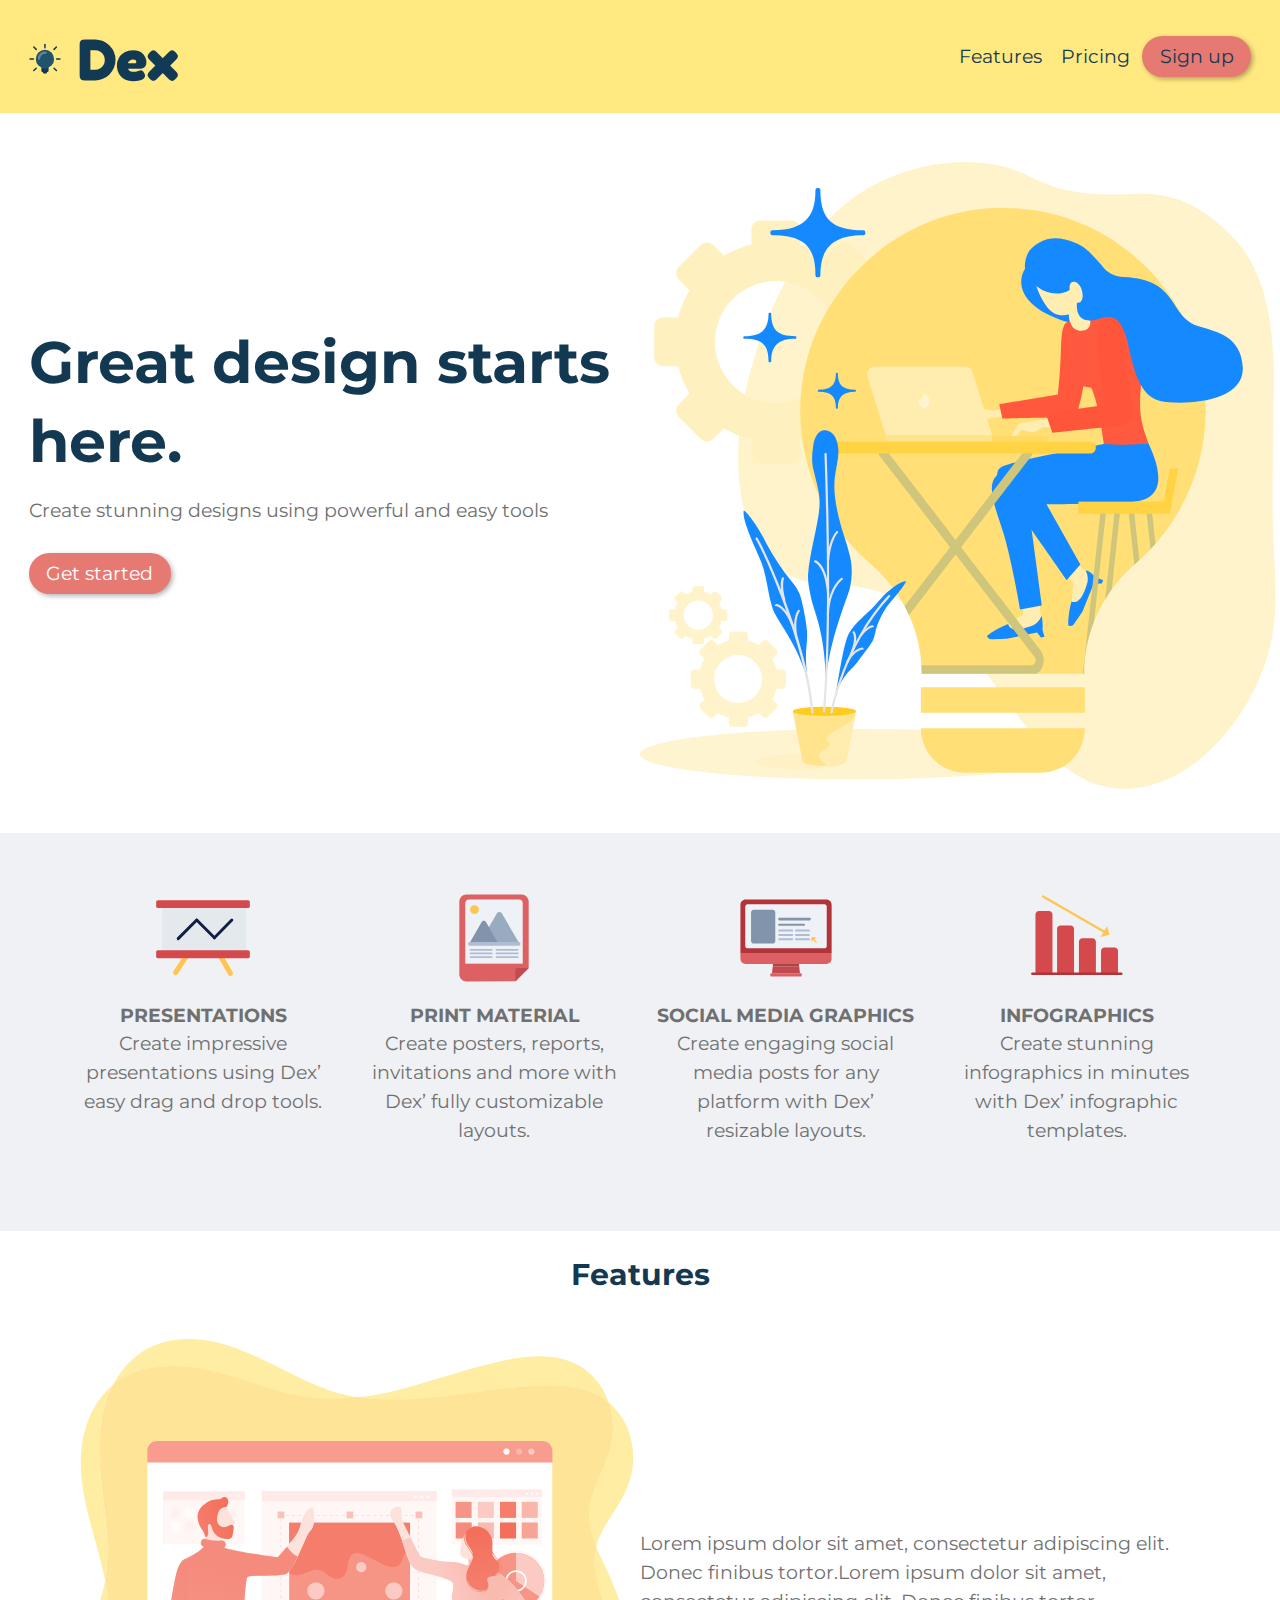
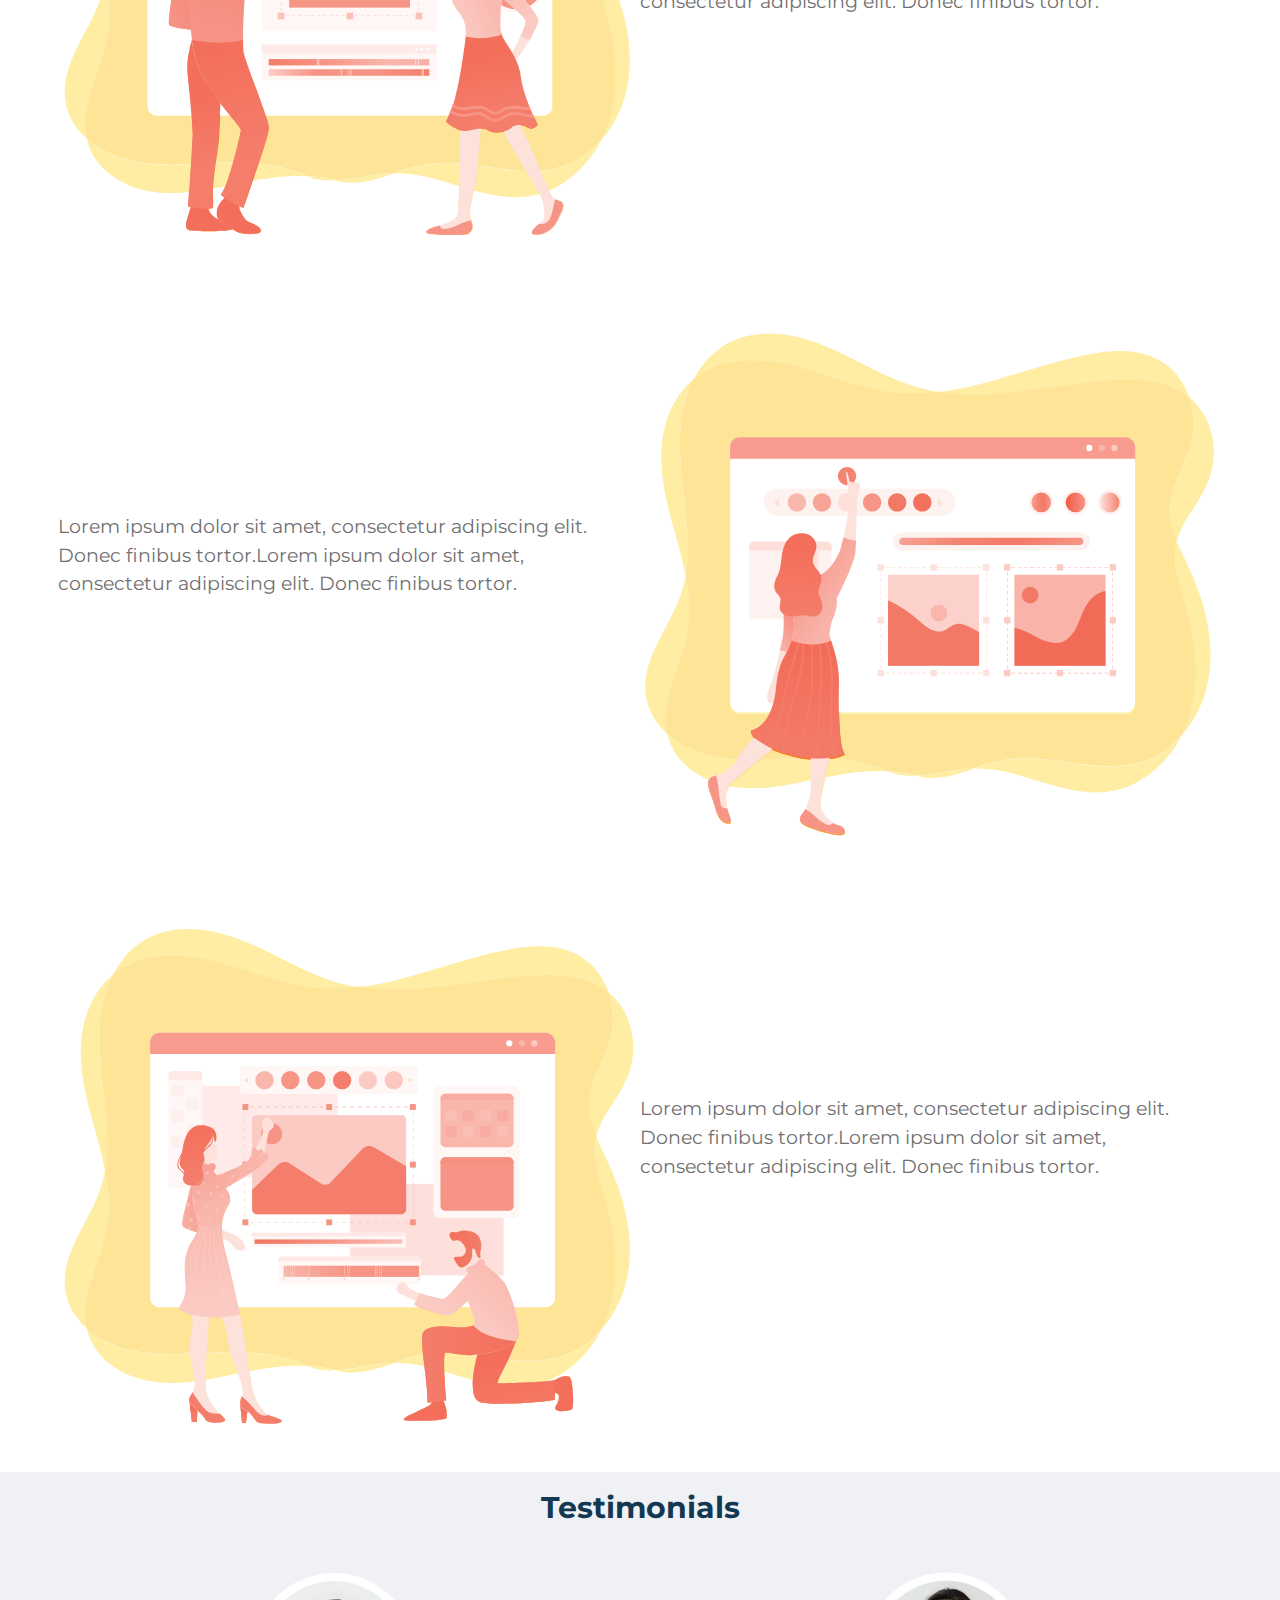
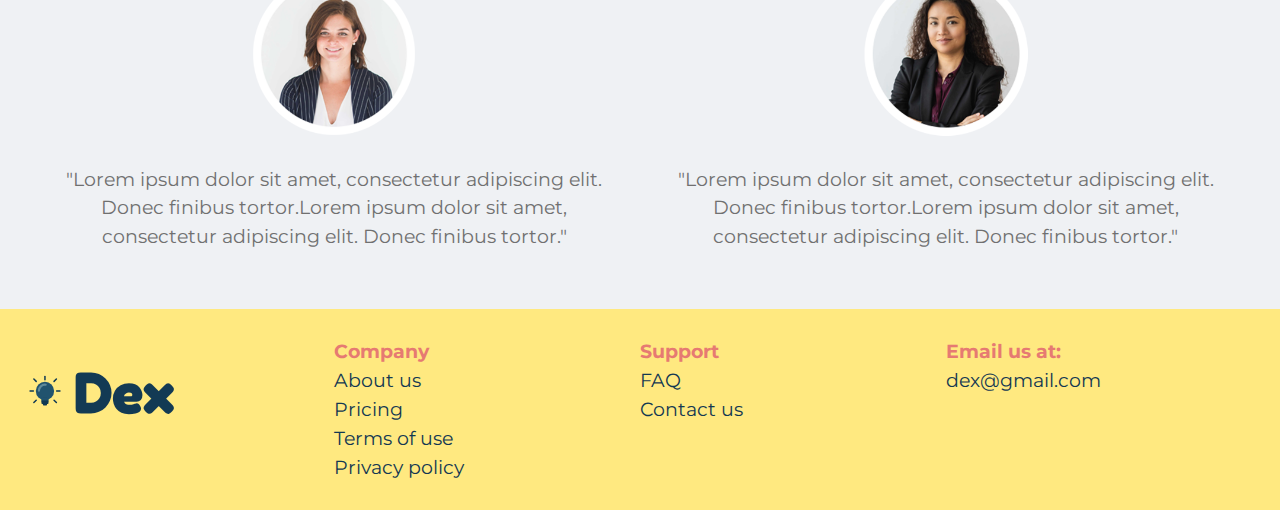
==== index.html @ 19d36c46 "Add table to pricing page" ====
<!DOCTYPE html>
<html lang="en-ca">
<head>
  <meta charset="utf-8">
  <title>Design with Dex</title>
  <meta name="viewport" content="width=device-width,initial-scale=1">
  <link href="css/modules.css" rel="stylesheet">
  <link href="css/grid.css" rel="stylesheet">
  <link href="css/type.css" rel="stylesheet">
  <link href="css/main.css" rel="stylesheet">
  <link href="https://fonts.googleapis.com/css?family=Fredoka+One|Montserrat:400,600,700" rel="stylesheet">
</head>
<body>
  <ul class="skip-links">
    <li><a href="#nav"> Jump to navigation</a></li>
    <li><a href="#main"> Jump to main content</a></li>
  </ul>


  <header role="banner">
    <div class="grid grid-middle gutter bgcolor">
      <h1 class="logo push-0 unit xs-1 s-1 m-1-2 l-1-2 pad-t-1-2 pad-b-1-2">
        <i class="icon i-32"><img src="images/main-icon.svg" alt=""></i>
        <a class="icon-link" href="index.html"><span class="name exa icon-label text-left">Dex </span></a>
      </h1>
      <nav role="navigation" id="nav" class="nav unit xs-1 s-1 m-1-2 l-1-2 pad-t-1-2 pad-b-1-2">
        <ul class="list-group-inline kilo push-0">
          <li><a class="ib gutter-1-4" href="pricing.html"><span>Features</span></a></li>
          <li><a class="ib gutter-1-4" href="tour.html"><span>Pricing</span></a></li>
          <li> <a class="btn" href="sign-up.html">Sign up</a></li>
        </ul>
      </nav>
    </div>
  </header>

  <main role="main" id="main">
    <section>
      <div class="grid center-contents">
        <div class="embed embed-16by9 unit xs-1 s-1 m-1-2 l-1-2 unit-push-m-1-2 unit-push-l-1-2 unit-push-xl-1-2">
          <img class="embed-item img-flex" src="images/home-banner-pic.svg" alt="">
        </div>

        <div class="unit xs-1 s-1 m-1-2 l-1-2 unit-pull-m-1-2 unit-pull-l-1-2 unit-push-xl-1-2 banner-content gutter">
          <h2 class="exa push-1-2">Great design starts here.</h2>
          <p>Create stunning designs using powerful and easy tools</p>
          <a class="btn push" href="#">Get started</a>
        </div>

      </div>

      <article>
        <div class="gutter-2 center-flow pad-b-2 gutter grid graybg">

          <div class="gutter-1-2 pad-t-2 unit xs-1 s-1 m-1-2 l-1-4 xl-1-4">
            <i> <img class="img-flex i-96 push-1-2 center-block" src="images/home-list-icon1.svg" alt=""> </i>
            <span class="text-upper bold"> presentations</span>
            <p class="kilo">Create impressive presentations using Dex’ easy drag and drop tools.</p>
          </div>

          <div class="gutter-1-2 pad-t-2 unit xs-1 s-1 m-1-2 l-1-4 xl-1-4">
            <i> <img class="img-flex i-96 push-1-2 center-block" src="images/home-list-icon2.svg" alt=""> </i>
            <span class="text-upper bold"> print material</span>
            <p class="kilo">Create posters, reports, invitations and more with Dex’ fully customizable layouts.</p>
          </div>

          <div class="gutter-1-2 pad-t-2 unit xs-1 s-1 m-1-2 l-1-4 xl-1-4">
            <i> <img class="img-flex i-96 push-1-2 center-block" src="images/home-list-icon3.svg" alt=""> </i>
            <span class="text-upper bold"> social media graphics</span>
            <p class="kilo">Create engaging social media posts for any platform with Dex’ resizable layouts.</p>
          </div>

          <div class="gutter-1-2 pad-t-2 unit xs-1 s-1 m-1-2 l-1-4 xl-1-4">
            <i> <img class="img-flex i-96 push-1-2 center-block" src="images/home-list-icon4.svg" alt=""> </i>
            <span class="text-upper bold"> infographics</span>
            <p class="kilo">Create stunning infographics in minutes with Dex’ infographic templates.</p>
          </div>
        </div>
      </article>

      <article>
        <div class="pad-t-3-4 center-content">
          <h3 class="giga push-0"> Features </h3>
        </div>

        <div class="grid gutter-2 center-content-horizontal">
          <div class="unit xs-1 s-1 m-1-2 l-1-2">
            <img class="img-flex" src="images/features-list-1.svg" alt="">
          </div>
          <div class="unit xs-1 s-1 m-1-2 l-1-2">
            <p> Lorem ipsum dolor sit amet, consectetur adipiscing elit. Donec finibus tortor.Lorem ipsum dolor sit amet, consectetur adipiscing elit. Donec finibus tortor.</p>
          </div>
        </div>

        <div class="grid gutter-2 center-content-horizontal">
          <div class="unit xs-1 s-1 m-1-2 l-1-2 unit-push-m-1-2 unit-push-l-1-2 unit-push-xl-1-2">
            <img class="img-flex" src="images/features-list-2.svg" alt="">
          </div>
          <div class="unit xs-1 s-1 m-1-2 l-1-2 unit-pull-m-1-2 unit-pull-l-1-2 unit-push-xl-1-2">
            <p> Lorem ipsum dolor sit amet, consectetur adipiscing elit. Donec finibus tortor.Lorem ipsum dolor sit amet, consectetur adipiscing elit. Donec finibus tortor.</p>
          </div>
        </div>

        <div class="push grid gutter-2 center-content-horizontal">
          <div class="unit xs-1 s-1 m-1-2 l-1-2">
            <img class="img-flex" src="images/features-list-3.svg" alt="">
          </div>
          <div class="unit xs-1 s-1 m-1-2 l-1-2">
            <p> Lorem ipsum dolor sit amet, consectetur adipiscing elit. Donec finibus tortor.Lorem ipsum dolor sit amet, consectetur adipiscing elit. Donec finibus tortor.</p>
          </div>
        </div>
      </article>

      <article>
        <div class="center-content graybg">
          <h3 class=" pad-t-1-2 push-0 giga"> Testimonials </h3>
        </div>

        <div class="pad-b grid gutter graybg">
          <div class="gutter pad-t unit xs-1 s-1 m-1 l-1-2 xl-1-2">
            <i> <img class="img-flex i-192 push-1-2 center-block" src="images/testimonial1.png" alt=""> </i>
            <p class="kilo text-center">"Lorem ipsum dolor sit amet, consectetur adipiscing elit. Donec finibus tortor.Lorem ipsum dolor sit amet, consectetur adipiscing elit. Donec finibus tortor."</p>
          </div>
          <div class="gutter pad-t unit xs-1 s-1 m-1 l-1-2 xl-1-2">
            <i> <img class="img-flex i-192 push-1-2 center-block" src="images/testimonial2.png" alt=""> </i>
            <p class="kilo text-center">"Lorem ipsum dolor sit amet, consectetur adipiscing elit. Donec finibus tortor.Lorem ipsum dolor sit amet, consectetur adipiscing elit. Donec finibus tortor."</p>
          </div>
        </div>
      </article>
    </section>
  </main>

  <footer class="gutter pad-t bgcolor">
    <div class="grid">
      <h2 class="push-0 unit xs-1 s-1 m-1-4 l-1-4 pad-t-1-2 pad-b-1-2">
        <i class="icon i-32"><img src="images/main-icon.svg" alt=""></i>
        <a class="icon-link" href="index.html"><span class="name exa icon-label text-left">Dex </span></a>
      </h2>

      <div class="unit xs-1 s-1 m-1-4 l-1-4 xl-1-4">
        <h3 class="kilo push-0"> Company</h3>
        <ul class="list-group">
          <li><a href="#"> About us</a></li>
          <li><a href="#"> Pricing</a></li>
          <li><a href="#"> Terms of use</a></li>
          <li><a href="#"> Privacy policy</a></li>
        </ul>
      </div>
      <div class="unit xs-1 s-1 m-1-4 l-1-4 xl-1-4">
        <h3 class="kilo push-0"> Support</h3>
        <ul class="list-group">
          <li><a href="#"> FAQ</a></li>
          <li><a href="#"> Contact us</a></li>
        </ul>
      </div>
      <div class="unit xs-1 s-1 m-1-4 l-1-4 xl-1-4">
        <h3 class="kilo push-0"> Email us at:</h3>
        <a href="#"> dex@gmail.com</a>
      </div>
    </div>
  </footer>

</body>
</html>
---- css/modules.css ----
/*
 * Modulifier || Code released under the UNLICENSE
 * Code under other copyrights & licenses listed below.
 * https://modulifier.web-dev.tools/#responsive;images;list-group;embed;media-object;icons;hidden;positioning;nice-lists;forms;buttons;accessibility;print
 */

@-moz-viewport { width: device-width; scale: 1; }
@-ms-viewport { width: device-width; scale: 1; }
@-o-viewport { width: device-width; scale: 1; }
@-webkit-viewport { width: device-width; scale: 1; }
@viewport { width: device-width; scale: 1; }

html {
  box-sizing: border-box;
  -moz-text-size-adjust: 100%;
  -ms-text-size-adjust: 100%;
  -webkit-text-size-adjust: 100%;
  text-size-adjust: 100%;
}

*, *::before, *::after {
  box-sizing: inherit;
}

body {
  margin: 0;
}

article,
aside,
details,
figcaption,
figure,
footer,
header,
main,
menu,
nav,
section,
summary {
  display: block;
}

audio,
canvas,
progress,
video {
  display: inline-block;
  vertical-align: baseline;
}

template {
  display: none;
}

details {
  cursor: pointer;
}

audio:not([controls]) {
  display: none;
  height: 0;
}

a,
area,
button,
input,
label,
select,
textarea,
[tabindex] {
  -ms-touch-action: manipulation;
  touch-action: manipulation;
}

img {
  border: 0;
}

.img-flex,
.img-flex img {
  display: block;
  width: 100%;
}

svg {
  fill: currentColor;
}

svg:not(:root) {
  overflow: hidden;
}

svg.img-flex {
  width: 100%;
  height: 100%;
}

.image-replacement, .ir {
  overflow: hidden;
  direction: ltr;
  text-align: left;
  text-indent: 100%;
  white-space: nowrap;
}

.list-group, .list-group-inline, .list-group--inline {
  padding-left: 0;
  list-style-type: none;
}

.list-group > dd {
  margin-left: 0;
}

.list-group-inline::before,
.list-group-inline::after,
.list-group--inline::before,
.list-group--inline::after {
  content: "";
  display: table;
}

.list-group-inline::after,
.list-group--inline::after {
  clear: both;
}

.list-group-inline > li,
.list-group--inline > li {
  display: inline-block;
}

.list-group-inline > dt,
.list-group--inline > dt {
  clear: left;
  float: left;
  width: 11em;
}

.list-group-inline > dd,
.list-group--inline > dd {
  float: left;
  min-width: 12em;
}

.embed {
  margin-left: 0;
  margin-right: 0;
  overflow: hidden;
  position: relative;
  width: 100%;
}

.embed-1by1, .embed--1by1 {
  padding-top: 100%; /* Square */
}

.embed-4by3, .embed--4by3 {
  padding-top: 75%; /* Traditional TV/computer screens */
}

.embed-iso216, .embed--iso216 {
  padding-top: 70.92%; /* A-standard paper sizes */
}

.embed-3by2, .embed--3by2 {
  padding-top: 66.6%; /* Classic 35 mm film & most digital photos, landscape */
}

.embed-2by3, .embed--2by3 {
  padding-top: 150%; /* Classic 35 mm film & most digital photos, portrait */
}

.embed-golden, .embed--golden {
  padding-top: 61.8%; /* The Golden Ratio */
}

.embed-16by9, .embed--16by9 {
  padding-top: 56.25%; /* HD TV */
}

.embed-185by100, .embed--185by100 {
  padding-top: 54.05%; /* Common widescreen cinema */
}

.embed-24by10, .embed--24by10 {
  padding-top: 41.667%; /* Widescreen cinema: 2.4:1 */
}

.embed-3by1, .embed--3by1 {
  padding-top: 33.3333%; /* Panorama photos */
}

.embed-4by1, .embed--4by1 {
  padding-top: 25%; /* Polyvision */
}

.embed-5by1, .embed--5by1 {
  padding-top: 20%; /* Really wide... */
}

.embed-item, .embed__item {
  min-height: 100%;
  left: 0;
  position: absolute;
  top: 0;
  width: 100%;
}

.media {
  overflow: hidden;
}

.media-img, .media__img {
  float: left;
}

.media-img-reversed, .media__img--reversed {
  float: right;
}

.media-img-stacked, .media__img--stacked {
  float: none;
}

.media-body, .media__body {
  overflow: hidden;
  min-width: 12em; /* Slightly less than 200px, responsiveness built in */
}

.icon {
  display: inline-block;
  position: relative;
  background: transparent none no-repeat center center;
  background-size: contain;
  vertical-align: middle;
}

.i-16, .i--16 {
  height: 16px;
  width: 16px;
}

.i-18, .i--18 {
  height: 18px;
  width: 18px;
}

.i-20, .i--20 {
  height: 20px;
  width: 20px;
}

.i-24, .i--24 {
  height: 24px;
  width: 24px;
}

.i-32, .i--32 {
  height: 32px;
  width: 32px;
}

.i-48, .i--48 {
  height: 48px;
  width: 48px;
}

.i-64, .i--64 {
  height: 64px;
  width: 64px;
}

.i-96, .i--96 {
  height: 96px;
  width: 96px;
}

.i-128, .i--128 {
  height: 128px;
  width: 128px;
}

.i-192, .i--192 {
  height: 192px;
  width: 192px;
}

.i-256, .i--256 {
  height: 256px;
  width: 256px;
}

.icon img,
.icon svg {
  left: 0;
  height: 100%;
  position: absolute;
  top: 0;
  width: 100%;
  fill: currentColor;
}

.icon-label {
  vertical-align: middle;
}

.icon-link,
.icon-link:focus,
.icon-link:hover {
  text-decoration: none;
}

[hidden], .hidden {
  /* stylelint-disable declaration-no-important */
  display: none !important;
  visibility: hidden !important;
  /* stylelint-enable */
}

.visually-hidden {
  height: 1px;
  margin: -1px;
  overflow: hidden;
  padding: 0;
  position: absolute;
  width: 1px;
  border: 0;
  clip: rect(0 0 0 0);
  clip-path: inset(50%);
}

.visually-hidden.focusable:active, .visually-hidden.focusable:focus {
  height: auto;
  margin: 0;
  overflow: visible;
  position: static;
  width: auto;
  clip: auto;
  clip-path: none;
}

.invisible {
  visibility: hidden;
}

.chop,
.crop {
  overflow: hidden;
}

.truncate {
  max-width: 100%;
  overflow: hidden;
  width: 100%;
  text-overflow: ellipsis;
  white-space: nowrap;
}

.scrollable {
  max-width: 100%;
  overflow-x: auto;
  overflow-y: hidden;
  -webkit-overflow-scrolling: touch;
}

.flex-row {
  display: -webkit-flex;
  display: -ms-flexbox;
  display: flex;
}

.flex-justify {
  -webkit-justify-content: space-between;
  -ms-flex-pack: space-between;
  justify-content: space-between;
}

.flex-align-center {
  -webkit-align-items: center;
  -ms-flex-align: center;
  align-items: center;
}

.center-text,
.center-flow {
  text-align: center;
}

.center-block {
  margin-left: auto;
  margin-right: auto;
}

.no-auto-margins,
.not-centered {
  /* stylelint-disable declaration-no-important */
  margin-left: 0 !important;
  margin-right: 0 !important;
  /* stylelint-enable */
}

.center-content,
.center-content-vertical,
.center-contents,
.center-contents-vertical {
  display: -webkit-flex;
  display: -ms-flexbox;
  display: flex;
  -webkit-justify-content: center;
  -ms-flex-pack: center;
  justify-content: center;
  -webkit-align-items: center;
  -ms-flex-align: center;
  align-items: center;
  -webkit-align-content: center;
  -ms-flex-line-pack: center;
  align-content: center;
  -webkit-flex-direction: column wrap;
  -ms-flex-direction: column wrap;
  flex-flow: column wrap;
}

.center-content-start,
.center-content-vertical-start,
.center-contents-start,
.center-contents-vertical-start {
  display: -webkit-flex;
  display: -ms-flexbox;
  display: flex;
  -webkit-justify-content: center;
  -ms-flex-pack: center;
  justify-content: center;
  -webkit-flex-direction: column wrap;
  -ms-flex-direction: column wrap;
  flex-flow: column wrap;
}

.center-content-horizontal,
.center-contents-horizontal {
  display: -webkit-flex;
  display: -ms-flexbox;
  display: flex;
  -webkit-justify-content: center;
  -ms-flex-pack: center;
  justify-content: center;
  -webkit-align-items: center;
  -ms-flex-align: center;
  align-items: center;
  -webkit-align-content: center;
  -ms-flex-line-pack: center;
  align-content: center;
  -webkit-flex-direction: row wrap;
  -ms-flex-direction: row wrap;
  flex-flow: row wrap;
}

.clearfix::after {
  content: " ";
  display: block;
  clear: both;
}

.left {
  float: left;
}

.right {
  float: right;
}

.inline {
  display: inline;
}

.block {
  display: block;
}

.inline-block, .ib {
  display: inline-block;
}

.valign-top {
  vertical-align: top;
}

.valign-bottom {
  vertical-align: bottom;
}

.valign-middle {
  vertical-align: middle;
}

.fixed {
  position: fixed;
}

.relative {
  position: relative;
}

[class*="pin-"],
.absolute {
  position: absolute;
}

.static {
  position: static;
}

.zindex-1 {
  z-index: 1;
}

.zindex-2 {
  z-index: 2;
}

.zindex-3 {
  z-index: 3;
}

.zindex-1000 {
  z-index: 1000;
}

.pin-top-left,
.pin-left-top,
.pin-tl,
.pin-lt {
  top: 0;
  left: 0;
}

.pin-top-right,
.pin-right-top,
.pin-tr,
.pin-rt {
  top: 0;
  right: 0;
}

.pin-bottom-left,
.pin-left-bottom,
.pin-bl,
.pin-lb {
  bottom: 0;
  left: 0;
}

.pin-bottom-right,
.pin-right-bottom,
.pin-br,
.pin-rb {
  bottom: 0;
  right: 0;
}

.pin-top-center,
.pin-center-top,
.pin-tc,
.pin-ct {
  left: 50%;
  top: 0;
  transform: translateX(-50%);
}

.pin-bottom-center,
.pin-center-bottom,
.pin-bc,
.pin-cb {
  bottom: 0;
  left: 50%;
  transform: translateX(-50%);
}

.pin-center-left,
.pin-left-center,
.pin-cl,
.pin-lc {
  left: 0;
  top: 50%;
  transform: translateY(-50%);
}

.pin-center-right,
.pin-right-center,
.pin-cr,
.pin-rc {
  right: 0;
  top: 50%;
  transform: translateY(-50%);
}

.pin-center, .pin-c {
  left: 50%;
  top: 50%;
  transform: translate(-50%, -50%);
}

.width-quarter, .w-1-4 {
  width: 25%;
}

.width-half, .w-1-2 {
  width: 50%;
}

.width-full, .w-1 {
  width: 100%;
}

.height-quarter, .h-1-4 {
  height: 25%;
}

.height-half, .h-1-2 {
  height: 50%;
}

.height-full, .h-1 {
  height: 100%;
}

.height-win-quarter, .h-w-1-4 {
  height: 25vh;
  max-height: 46em;
}

.height-win-half, .h-w-1-2 {
  height: 50vh;
  max-height: 46em;
}

.height-win-full, .h-w-1 {
  height: 100vh;
  max-height: 46em;
}

ul {
  list-style-type: none;
}

ul > li::before {
  content: "·";
  float: left;
  margin-left: -1.6em;
  width: 1.3em;
  text-align: right;
}

ol {
  counter-reset: ol-simple-numbers;
  list-style-type: none;
}

ol > li::before {
  float: left;
  margin-left: -1.6em;
  width: 1.3em;
  counter-increment: ol-simple-numbers;
  content: counter(ol-simple-numbers);
  text-align: right;
}

.list-group > li::before,
.list-group-inline > li::before,
.list-group--inline > li::before {
  content: none;
}

/* stylelint-disable no-descending-specificity */

/*
 * (c) Nicolas Gallagher and Jonathan Neal of Normalize.css || MIT License
 *     https://necolas.github.io/normalize.css/
 */

button,
input,
optgroup,
select,
textarea {
  color: inherit;
  font: inherit;
  margin: 0;
}

button,
input {
  overflow: visible;
}

button,
select {
  text-transform: none;
}

button,
html [type="button"],
[type="reset"],
[type="submit"] {
  -webkit-appearance: button;
  cursor: pointer;
}

button[disabled],
html input[disabled] {
  cursor: default;
}

button::-moz-focus-inner,
input::-moz-focus-inner {
  border: 0;
  padding: 0;
}

[type="checkbox"],
[type="radio"] {
  opacity: 0;
  position: absolute;
  height: 1px;
  width: 1px;
}

[type="number"]::-webkit-inner-spin-button,
[type="number"]::-webkit-outer-spin-button {
  height: auto;
}

[type="search"]::-webkit-search-cancel-button,
[type="search"]::-webkit-search-decoration {
  -webkit-appearance: none;
}

fieldset {
  padding-left: 0;
  padding-right: 0;

  border: 0;
  border-top: 2px solid #666;
}

legend {
  color: inherit;
  display: table;
  max-width: 100%;
  padding: 0 .3em 0 0;
  white-space: normal;

  border: 0;

  font-weight: bold;
}

optgroup {
  font-weight: bold;
}

::-webkit-input-placeholder {
  color: inherit;
  opacity: .54;
}

::-webkit-file-upload-button {
  -webkit-appearance: button;
  font: inherit;
}

/* End Normalize.css code */

label,
.label-block {
  display: block;
  cursor: pointer;
}

[type="checkbox"] + label,
[type="radio"] + label,
.label-inline {
  display: inline-block;
}

input:not([type]),
[type="text"],
[type="number"],
[type="search"],
[type="url"],
[type="email"],
[type="password"],
[type="tel"],
[type="datetime-local"],
[type="month"],
[type="week"],
[type="date"],
[type="time"],
[type="range"],
select,
textarea {
  -moz-appearance: none;
  -webkit-appearance: none;
  appearance: none;
}

input,
textarea {
  display: block;
  width: 100%;

  background-color: #fff;
  border: 2px solid #666;
  border-radius: 0;
}

label {
  vertical-align: middle;
}

textarea {
  max-width: 100%;
  min-height: 4em;
  overflow: auto;
}

[type="color"] {
  display: inline-block;
  width: 2em;
}

select {
  display: block;
  width: 100%;

  background-image: url("data:image/svg+xml,%3Csvg xmlns='http://www.w3.org/2000/svg' width='256' height='256' viewBox='0 0 256 256'%3E%3Cpath fill='none' stroke='%23000' stroke-miterlimit='10' stroke-width='70' d='M36.3 82.1l91.9 91.8 91.5-91.8'/%3E%3C/svg%3E");
  background-repeat: no-repeat;
  background-position: calc(100% - .4em) center;
  background-size: 18px auto;
  background-color: #fff;
  border: 2px solid #666;
  border-radius: 0;
}

[type="checkbox"] + label::before {
  content: " ";
  display: inline-block;
  height: 1.8em;
  margin-right: .3em;
  position: relative;
  vertical-align: middle;
  top: -.1em;
  width: 1.8em;

  background-color: #fff;
  background-size: cover;
  border: 2px solid #666;

  line-height: inherit;
}

[type="checkbox"]:checked + label::before {
  background-image: url("data:image/svg+xml,%3Csvg xmlns='http://www.w3.org/2000/svg' width='256' height='256' viewBox='0 0 256 256'%3E%3Cpath fill='none' stroke='%23000' stroke-miterlimit='10' stroke-width='50' d='M49.9 130.1l50.8 50.7L206.1 75.2'/%3E%3C/svg%3E");
}

[type="checkbox"]:focus + label::before {
  outline: 3px solid #000;
  z-index: 1000;
}

[type="radio"] + label::before {
  content: " ";
  display: inline-block;
  height: 1.8em;
  margin-right: .3em;
  position: relative;
  vertical-align: middle;
  top: -.1em;
  width: 1.8em;

  background-color: #fff;
  background-size: cover;
  border: 2px solid #666;
  border-radius: 50%;

  line-height: inherit;
}

[type="radio"]:checked + label::before {
  background-image: url("data:image/svg+xml,%3Csvg xmlns='http://www.w3.org/2000/svg' width='256' height='256' viewBox='0 0 256 256'%3E%3Ccircle cx='128' cy='128' r='70.4'/%3E%3C/svg%3E");
}

[type="radio"]:focus + label::before,
[type="radio"] + label:focus::before {
  box-shadow: 0 0 0 3px #000;
  z-index: 1000;
}

[type="range"] {
  border: 0;
  background-color: #fff;
}

[type="range"]::-webkit-slider-runnable-track {
  height: 6px;

  -webkit-appearance: none;
  appearance: none;
  background-color: #ccc;
  border: 0;
  border-radius: 3px;
}

[type="range"]:active::-webkit-slider-runnable-track {
  background-color: #ccc;
}

[type="range"]::-moz-range-track {
  height: 6px;

  -moz-appearance: none;
  appearance: none;
  background-color: #ccc;
  border: 0;
  border-radius: 3px;
}

[type="range"]:active::-moz-range-track {
  background-color: #ccc;
}

[type="range"]::-ms-track {
  height: 6px;

  -ms-appearance: none;
  appearance: none;
  background-color: #ccc;
  border: 0;
  border-radius: 3px;
}

[type="range"]:active::-ms-track {
  background-color: #ccc;
}

[type="range"]::-webkit-slider-thumb {
  margin-top: -4px;
  height: 16px;
  width: 16px;

  -webkit-appearance: none;
  appearance: none;
  background-color: #000;
  border: none;
  border-radius: 50%;
}

[type="range"]:hover::-webkit-slider-thumb {
  background-color: #000;
}

[type="range"]:active::-webkit-slider-thumb {
  background-color: #000;
}

[type="range"]::-moz-range-thumb {
  margin-top: -4px;
  height: 16px;
  width: 16px;

  -webkit-appearance: none;
  appearance: none;
  background-color: #000;
  border: none;
  border-radius: 50%;
}

[type="range"]:hover::-moz-range-thumb {
  background-color: #000;
}

[type="range"]:active::-moz-range-thumb {
  background-color: #000;
}

[type="range"]::-ms-thumb {
  margin-top: -4px;
  height: 16px;
  width: 16px;

  -webkit-appearance: none;
  appearance: none;
  background-color: #000;
  border: none;
  border-radius: 50%;
}

[type="range"]:hover::-ms-thumb {
  background-color: #000;
}

[type="range"]:active::-ms-thumb {
  background-color: #000;
}

[type="checkbox"].hide-custom-input + label::before,
[type="checkbox"] + .hide-custom-input::before,
[type="radio"].hide-custom-input + label::before,
[type="radio"] + .hide-custom-input::before {
  content: none;
  display: none;
}

/* stylelint-enable */

.link-box {
  display: block;
  text-decoration: none;
}

/* stylelint-disable no-descending-specificity */

button,
.btn {
  cursor: pointer;
  display: inline-block;
  margin: 0;
  overflow: visible;
  padding: .375em .75em .42em;
  -webkit-appearance: none;
  -moz-appearance: none;
  appearance: none;
  background-color: #333;
  border-radius: 4px;
  border: 3px solid #333;
  color: #fff;
  font: inherit;
  text-decoration: none;
  text-transform: none;
}

button::-moz-focus-inner {
  border: 0;
  padding: 0;
}

/* stylelint-enable */

button:focus,
button:hover,
.btn:focus,
.btn:hover {
  background-color: #000;
  border-color: #000;
  color: #fff;
}

button[disabled] {
  cursor: default;
}

.btn-light, .btn--light {
  background-color: #e2e2e2;
  border-color: #e2e2e2;
  color: #000;
}

.btn-light:focus,
.btn-light:hover,
.btn--light:focus,
.btn--light:hover {
  background-color: #666;
  border-color: #666;
  color: #fff;
}

.btn-ghost,
.btn--ghost {
  background-color: transparent;
  border-color: #333;
  color: #000;
}

.btn-ghost:focus,
.btn-ghost:hover,
.btn--ghost:focus,
.btn--ghost:hover {
  background-color: #e2e2e2;
  border-color: #000;
  color: #000;
}

.btn-link {
  display: inline;
  padding: 0;
  background-color: transparent;
  border-radius: 0;
  border: 0;
  color: inherit;
}

.btn-link:focus,
.btn-link:hover {
  background-color: transparent;
  color: inherit;
}

a:hover, a:active {
  outline: none;
}

a:focus,
[tabindex="0"]:focus,
details:focus,
summary:focus,
input:focus,
textarea:focus,
button:focus,
select:focus {
  outline: 3px solid #000;
  outline-offset: 0;
}

a:focus, [tabindex="0"]:focus {
  outline-offset: 3px;
}

.skip-links {
  margin: 0;
  padding: 0;
  list-style-type: none;
}

.skip-links > li::before {
  content: none; /* Remove the bullets if nice lists is selected */
}

.skip-links a,
.skip-links button {
  padding: .5em .75em;
  position: absolute;
  top: -10em;
  z-index: 10000; /* To make sure they're always on top */
  background-color: #000;
  border: 0;
  color: #fff;
  font-size: 1.125rem;
  font-weight: bold;
  text-decoration: none;
}

.skip-links a:focus,
.skip-links button:focus {
  outline-offset: 3px;
  top: 0;
}

[aria-busy="true"] {
  cursor: progress;
}

[aria-controls] {
  cursor: pointer;
}

[aria-disabled] {
  cursor: default;
}

.print-only {
  display: none;
  visibility: hidden;
}

.page-break-before {
  page-break-before: always;
}

.page-break-after {
  page-break-after: always;
}

.no-page-break-inside {
  page-break-inside: avoid;
}

@media print {

  /* stylelint-disable declaration-no-important */

  .no-print {
    display: none !important;
    visibility: hidden !important;
  }

  .print-only,
  .force-print {
    display: block !important;
    visibility: visible !important;
  }

  /* stylelint-enable */

  .visually-hidden.force-print {
    height: auto;
    margin: 0;
    overflow: visible;
    padding: 0;
    position: static;
    width: auto;
    border: 0;
    clip: initial;
    clip-path: none;
  }

  /*
   * (c) Fabien Sa || MIT License
   *     http://bafs.github.io/Gutenberg/
   */

  table,
  blockquote,
  pre,
  code,
  figure,
  li,
  hr,
  ul,
  ol,
  a,
  tr {
    page-break-inside: avoid;
  }

  h1, h2, h3, h4, h5, h6, p, a {
    orphans: 3;
    widows: 3;
  }

  h1,
  h2,
  h3,
  h4,
  h5,
  h6 {
    page-break-after: avoid;
    page-break-inside: avoid;
  }

  h1 + p,
  h2 + p,
  h3 + p,
  h4 + p,
  h5 + p,
  h6 + p {
    page-break-before: avoid;
  }

  img {
    page-break-after: auto;
    page-break-before: auto;
    page-break-inside: avoid;
  }

  /* stylelint-disable declaration-no-important */

  pre {
    white-space: pre-wrap !important;
    word-wrap: break-word;
  }

  /* stylelint-enable */

  /* End Gutenberg code */

  /*
   * (c) HTML5 Boilerplate || MIT License
   *     https://html5boilerplate.com/
   */

  /* stylelint-disable declaration-no-important */

  *, *::before, *::after, *::first-letter, *::first-line {
    background: none transparent !important;
    color: #000 !important;
    box-shadow: none !important;
    text-shadow: none !important;
  }

  /* stylelint-enable */

  a, a:visited {
    text-decoration: underline;
  }

  a[href]::after {
    content: " (" attr(href) ")";
  }

  abbr[title]::after {
    content: " (" attr(title) ")";
  }

  a[href^="#"]::after,
  a[href^="javascript:"]::after,
  a.no-print-href::after,
  a.href-no-print::after {
    content: "";
  }

  thead {
    display: table-header-group;
  }

  /* End HTML5 Boilerplate code */

}
---- css/grid.css ----
/*
  Gridifier || Code released under the UNLICENSE
  https://gridifier.web-dev.tools/#xs,4,0,0,0;s,4,25,0,0;m,4,38,1,1;l,4,60,1,1
*/

.grid {
  margin: 0;
  padding: 0;
  letter-spacing: -.31em;
  text-rendering: optimizeSpeed;
  display: -webkit-flex;
  display: -ms-flexbox;
  display: flex;
  -webkit-flex-flow: row wrap;
  -ms-flex-flow: row wrap;
  flex-flow: row wrap;
}

.grid-bottom {
  -webkit-align-items: flex-end;
  -ms-align-items: flex-end;
  align-items: flex-end;
}

.grid-middle {
  -webkit-align-items: center;
  -ms-align-items: center;
  align-items: center;
}

.grid-stretch {
  -webkit-align-items: stretch;
  -ms-align-items: stretch;
  align-items: stretch;
}

.opera-only :-o-prefocus,
.grid {
  word-spacing: -.43em;
}

.unit {
  letter-spacing: normal;
  text-rendering: auto;
  vertical-align: top;
  word-spacing: normal;
  display: inline-block;
  visibility: visible;
}

.grid-bottom .unit {
  vertical-align: bottom;
}

.grid-middle .unit {
  vertical-align: middle;
}

[class*="unit-push-"],
[class*="unit-pull-"] {
  position: relative;
}

.unit-content-distribute {
  display: -ms-flexbox;
  display: -webkit-flex;
  display: flex;
  -ms-flex-direction: column;
  -webkit-flex-direction: column;
  flex-direction: column;
  -ms-flex-pack: justify;
  -webkit-justify-content: space-between;
  justify-content: space-between;
}

.unit-content-center,
.unit-content-center-vertical {
  display: -webkit-flex;
  display: -ms-flexbox;
  display: flex;
  -webkit-justify-content: center;
  -ms-flex-pack: center;
  justify-content: center;
  -webkit-align-items: center;
  -ms-flex-align: center;
  align-items: center;
  -webkit-align-content: center;
  -ms-flex-line-pack: center;
  align-content: center;
  -webkit-flex-direction: column wrap;
  -ms-flex-direction: column wrap;
  flex-flow: column wrap;
}

.unit-content-center-horizontal {
  display: -webkit-flex;
  display: -ms-flexbox;
  display: flex;
  -webkit-justify-content: center;
  -ms-flex-pack: center;
  justify-content: center;
  -webkit-align-items: center;
  -ms-flex-align: center;
  align-items: center;
  -webkit-align-content: center;
  -ms-flex-line-pack: center;
  align-content: center;
  -webkit-flex-direction: row wrap;
  -ms-flex-direction: row wrap;
  flex-flow: row wrap;
}

.content-fill,
.content-stretch {
  -ms-flex-grow: 2;
  -webkit-flex-grow: 2;
  flex-grow: 2;
  max-width: 100%; /* @bugfix: IE 10, 11 */
}

.content-shrink {
  -ms-align-self: center;
  -webkit-align-self: center;
  align-self: center;
}

.unit-xs-hidden,
.xs-0 {
  display: none;
  visibility: hidden;
}

.unit-xs-centered {
  margin: 0 auto;
}

.unit-xs-1,
.xs-1 {
  display: block;
  visibility: visible;
  width: 100%;
}

.unit-xs-1-2,
.xs-1-2 {
  width: 50%;
}

.unit-xs-1-3,
.xs-1-3 {
  width: 33.3333%;
}

.unit-xs-2-3,
.xs-2-3 {
  width: 66.6667%;
}

.unit-xs-1-4,
.xs-1-4 {
  width: 25%;
}

.unit-xs-3-4,
.xs-3-4 {
  width: 75%;
}

.unit-xs-1-2,
.xs-1-2,
.unit-xs-1-3,
.xs-1-3,
.unit-xs-2-3,
.xs-2-3,
.unit-xs-1-4,
.xs-1-4,
.unit-xs-3-4,
.xs-3-4 {
  display: inline-block;
  visibility: visible;
}

.unit-xs-1-2[class*="-content-"],
.xs-1-2[class*="-content-"],
.unit-xs-1-3[class*="-content-"],
.xs-1-3[class*="-content-"],
.unit-xs-2-3[class*="-content-"],
.xs-2-3[class*="-content-"],
.unit-xs-1-4[class*="-content-"],
.xs-1-4[class*="-content-"],
.unit-xs-3-4[class*="-content-"],
.xs-3-4[class*="-content-"] {
  display: -webkit-flex;
  display: -ms-flexbox;
  display: flex;
}

.unit-xs-content-distribute,
.xs-content-distribute {
  display: -ms-flexbox;
  display: -webkit-flex;
  display: flex;
  -ms-flex-direction: column;
  -webkit-flex-direction: column;
  flex-direction: column;
  -ms-flex-pack: justify;
  -webkit-justify-content: space-between;
  justify-content: space-between;
}

.unit-xs-content-center,
.unit-xs-content-center-vertical {
  display: -webkit-flex;
  display: -ms-flexbox;
  display: flex;
  -webkit-justify-content: center;
  -ms-flex-pack: center;
  justify-content: center;
  -webkit-align-items: center;
  -ms-flex-align: center;
  align-items: center;
  -webkit-align-content: center;
  -ms-flex-line-pack: center;
  align-content: center;
  -webkit-flex-direction: column wrap;
  -ms-flex-direction: column wrap;
  flex-flow: column wrap;
}

.unit-xs-content-center-horizontal {
  display: -webkit-flex;
  display: -ms-flexbox;
  display: flex;
  -webkit-justify-content: center;
  -ms-flex-pack: center;
  justify-content: center;
  -webkit-align-items: center;
  -ms-flex-align: center;
  align-items: center;
  -webkit-align-content: center;
  -ms-flex-line-pack: center;
  align-content: center;
  -webkit-flex-direction: row wrap;
  -ms-flex-direction: row wrap;
  flex-flow: row wrap;
}

.xs-content-fill,
.xs-content-stretch {
  -ms-flex-grow: 2;
  -webkit-flex-grow: 2;
  flex-grow: 2;
  max-width: 100%; /* @bugfix: IE 10, 11 */
}

.xs-content-shrink {
  -ms-align-self: center;
  -webkit-align-self: center;
  align-self: center;
}

@media only screen and (min-width: 25em) {

  .unit-s-hidden,
  .s-0 {
    display: none;
    visibility: hidden;
  }

  .unit-s-centered {
    margin: 0 auto;
  }

  .unit-s-1,
  .s-1 {
    display: block;
    visibility: visible;
    width: 100%;
  }

  .unit-s-1-2,
  .s-1-2 {
    width: 50%;
  }

  .unit-s-1-3,
  .s-1-3 {
    width: 33.3333%;
  }

  .unit-s-2-3,
  .s-2-3 {
    width: 66.6667%;
  }

  .unit-s-1-4,
  .s-1-4 {
    width: 25%;
  }

  .unit-s-3-4,
  .s-3-4 {
    width: 75%;
  }

  .unit-s-1-2,
  .s-1-2,
  .unit-s-1-3,
  .s-1-3,
  .unit-s-2-3,
  .s-2-3,
  .unit-s-1-4,
  .s-1-4,
  .unit-s-3-4,
  .s-3-4 {
    display: inline-block;
    visibility: visible;
  }

  .unit-s-1-2[class*="-content-"],
  .s-1-2[class*="-content-"],
  .unit-s-1-3[class*="-content-"],
  .s-1-3[class*="-content-"],
  .unit-s-2-3[class*="-content-"],
  .s-2-3[class*="-content-"],
  .unit-s-1-4[class*="-content-"],
  .s-1-4[class*="-content-"],
  .unit-s-3-4[class*="-content-"],
  .s-3-4[class*="-content-"] {
    display: -webkit-flex;
    display: -ms-flexbox;
    display: flex;
  }

  .unit-s-content-distribute,
  .s-content-distribute {
    display: -ms-flexbox;
    display: -webkit-flex;
    display: flex;
    -ms-flex-direction: column;
    -webkit-flex-direction: column;
    flex-direction: column;
    -ms-flex-pack: justify;
    -webkit-justify-content: space-between;
    justify-content: space-between;
  }

  .unit-s-content-center,
  .unit-s-content-center-vertical {
    display: -webkit-flex;
    display: -ms-flexbox;
    display: flex;
    -webkit-justify-content: center;
    -ms-flex-pack: center;
    justify-content: center;
    -webkit-align-items: center;
    -ms-flex-align: center;
    align-items: center;
    -webkit-align-content: center;
    -ms-flex-line-pack: center;
    align-content: center;
    -webkit-flex-direction: column wrap;
    -ms-flex-direction: column wrap;
    flex-flow: column wrap;
  }

  .unit-s-content-center-horizontal {
    display: -webkit-flex;
    display: -ms-flexbox;
    display: flex;
    -webkit-justify-content: center;
    -ms-flex-pack: center;
    justify-content: center;
    -webkit-align-items: center;
    -ms-flex-align: center;
    align-items: center;
    -webkit-align-content: center;
    -ms-flex-line-pack: center;
    align-content: center;
    -webkit-flex-direction: row wrap;
    -ms-flex-direction: row wrap;
    flex-flow: row wrap;
  }

  .s-content-fill,
  .s-content-stretch {
    -ms-flex-grow: 2;
    -webkit-flex-grow: 2;
    flex-grow: 2;
    max-width: 100%; /* @bugfix: IE 10, 11 */
  }

  .s-content-shrink {
    -ms-align-self: center;
    -webkit-align-self: center;
    align-self: center;
  }

}

@media only screen and (min-width: 38em) {

  .unit-m-hidden,
  .m-0 {
    display: none;
    visibility: hidden;
  }

  .unit-m-centered {
    margin: 0 auto;
  }

  .unit-m-1,
  .m-1 {
    display: block;
    visibility: visible;
    width: 100%;
  }

  .unit-offset-m-0 {
    margin-left: 0;
  }

  .unit-push-m-0,
  .unit-pull-m-0 {
    left: 0;
  }

  .unit-m-1-2,
  .m-1-2 {
    width: 50%;
  }

  .unit-offset-m-1-2 {
    margin-left: 50%;
  }

  .unit-push-m-1-2 {
    left: 50%;
  }

  .unit-pull-m-1-2 {
    left: -50%;
  }

  .unit-m-1-3,
  .m-1-3 {
    width: 33.3333%;
  }

  .unit-offset-m-1-3 {
    margin-left: 33.3333%;
  }

  .unit-push-m-1-3 {
    left: 33.3333%;
  }

  .unit-pull-m-1-3 {
    left: -33.3333%;
  }

  .unit-m-2-3,
  .m-2-3 {
    width: 66.6667%;
  }

  .unit-offset-m-2-3 {
    margin-left: 66.6667%;
  }

  .unit-push-m-2-3 {
    left: 66.6667%;
  }

  .unit-pull-m-2-3 {
    left: -66.6667%;
  }

  .unit-m-1-4,
  .m-1-4 {
    width: 25%;
  }

  .unit-offset-m-1-4 {
    margin-left: 25%;
  }

  .unit-push-m-1-4 {
    left: 25%;
  }

  .unit-pull-m-1-4 {
    left: -25%;
  }

  .unit-m-3-4,
  .m-3-4 {
    width: 75%;
  }

  .unit-offset-m-3-4 {
    margin-left: 75%;
  }

  .unit-push-m-3-4 {
    left: 75%;
  }

  .unit-pull-m-3-4 {
    left: -75%;
  }

  .unit-m-1-2,
  .m-1-2,
  .unit-m-1-3,
  .m-1-3,
  .unit-m-2-3,
  .m-2-3,
  .unit-m-1-4,
  .m-1-4,
  .unit-m-3-4,
  .m-3-4 {
    display: inline-block;
    visibility: visible;
  }

  .unit-m-1-2[class*="-content-"],
  .m-1-2[class*="-content-"],
  .unit-m-1-3[class*="-content-"],
  .m-1-3[class*="-content-"],
  .unit-m-2-3[class*="-content-"],
  .m-2-3[class*="-content-"],
  .unit-m-1-4[class*="-content-"],
  .m-1-4[class*="-content-"],
  .unit-m-3-4[class*="-content-"],
  .m-3-4[class*="-content-"] {
    display: -webkit-flex;
    display: -ms-flexbox;
    display: flex;
  }

  .unit-m-content-distribute,
  .m-content-distribute {
    display: -ms-flexbox;
    display: -webkit-flex;
    display: flex;
    -ms-flex-direction: column;
    -webkit-flex-direction: column;
    flex-direction: column;
    -ms-flex-pack: justify;
    -webkit-justify-content: space-between;
    justify-content: space-between;
  }

  .unit-m-content-center,
  .unit-m-content-center-vertical {
    display: -webkit-flex;
    display: -ms-flexbox;
    display: flex;
    -webkit-justify-content: center;
    -ms-flex-pack: center;
    justify-content: center;
    -webkit-align-items: center;
    -ms-flex-align: center;
    align-items: center;
    -webkit-align-content: center;
    -ms-flex-line-pack: center;
    align-content: center;
    -webkit-flex-direction: column wrap;
    -ms-flex-direction: column wrap;
    flex-flow: column wrap;
  }

  .unit-m-content-center-horizontal {
    display: -webkit-flex;
    display: -ms-flexbox;
    display: flex;
    -webkit-justify-content: center;
    -ms-flex-pack: center;
    justify-content: center;
    -webkit-align-items: center;
    -ms-flex-align: center;
    align-items: center;
    -webkit-align-content: center;
    -ms-flex-line-pack: center;
    align-content: center;
    -webkit-flex-direction: row wrap;
    -ms-flex-direction: row wrap;
    flex-flow: row wrap;
  }

  .m-content-fill,
  .m-content-stretch {
    -ms-flex-grow: 2;
    -webkit-flex-grow: 2;
    flex-grow: 2;
    max-width: 100%; /* @bugfix: IE 10, 11 */
  }

  .m-content-shrink {
    -ms-align-self: center;
    -webkit-align-self: center;
    align-self: center;
  }

}

@media only screen and (min-width: 60em) {

  .unit-l-hidden,
  .l-0 {
    display: none;
    visibility: hidden;
  }

  .unit-l-centered {
    margin: 0 auto;
  }

  .unit-l-1,
  .l-1 {
    display: block;
    visibility: visible;
    width: 100%;
  }

  .unit-offset-l-0 {
    margin-left: 0;
  }

  .unit-push-l-0,
  .unit-pull-l-0 {
    left: 0;
  }

  .unit-l-1-2,
  .l-1-2 {
    width: 50%;
  }

  .unit-offset-l-1-2 {
    margin-left: 50%;
  }

  .unit-push-l-1-2 {
    left: 50%;
  }

  .unit-pull-l-1-2 {
    left: -50%;
  }

  .unit-l-1-3,
  .l-1-3 {
    width: 33.3333%;
  }

  .unit-offset-l-1-3 {
    margin-left: 33.3333%;
  }

  .unit-push-l-1-3 {
    left: 33.3333%;
  }

  .unit-pull-l-1-3 {
    left: -33.3333%;
  }

  .unit-l-2-3,
  .l-2-3 {
    width: 66.6667%;
  }

  .unit-offset-l-2-3 {
    margin-left: 66.6667%;
  }

  .unit-push-l-2-3 {
    left: 66.6667%;
  }

  .unit-pull-l-2-3 {
    left: -66.6667%;
  }

  .unit-l-1-4,
  .l-1-4 {
    width: 25%;
  }

  .unit-offset-l-1-4 {
    margin-left: 25%;
  }

  .unit-push-l-1-4 {
    left: 25%;
  }

  .unit-pull-l-1-4 {
    left: -25%;
  }

  .unit-l-3-4,
  .l-3-4 {
    width: 75%;
  }

  .unit-offset-l-3-4 {
    margin-left: 75%;
  }

  .unit-push-l-3-4 {
    left: 75%;
  }

  .unit-pull-l-3-4 {
    left: -75%;
  }

  .unit-l-1-2,
  .l-1-2,
  .unit-l-1-3,
  .l-1-3,
  .unit-l-2-3,
  .l-2-3,
  .unit-l-1-4,
  .l-1-4,
  .unit-l-3-4,
  .l-3-4 {
    display: inline-block;
    visibility: visible;
  }

  .unit-l-1-2[class*="-content-"],
  .l-1-2[class*="-content-"],
  .unit-l-1-3[class*="-content-"],
  .l-1-3[class*="-content-"],
  .unit-l-2-3[class*="-content-"],
  .l-2-3[class*="-content-"],
  .unit-l-1-4[class*="-content-"],
  .l-1-4[class*="-content-"],
  .unit-l-3-4[class*="-content-"],
  .l-3-4[class*="-content-"] {
    display: -webkit-flex;
    display: -ms-flexbox;
    display: flex;
  }

  .unit-l-content-distribute,
  .l-content-distribute {
    display: -ms-flexbox;
    display: -webkit-flex;
    display: flex;
    -ms-flex-direction: column;
    -webkit-flex-direction: column;
    flex-direction: column;
    -ms-flex-pack: justify;
    -webkit-justify-content: space-between;
    justify-content: space-between;
  }

  .unit-l-content-center,
  .unit-l-content-center-vertical {
    display: -webkit-flex;
    display: -ms-flexbox;
    display: flex;
    -webkit-justify-content: center;
    -ms-flex-pack: center;
    justify-content: center;
    -webkit-align-items: center;
    -ms-flex-align: center;
    align-items: center;
    -webkit-align-content: center;
    -ms-flex-line-pack: center;
    align-content: center;
    -webkit-flex-direction: column wrap;
    -ms-flex-direction: column wrap;
    flex-flow: column wrap;
  }

  .unit-l-content-center-horizontal {
    display: -webkit-flex;
    display: -ms-flexbox;
    display: flex;
    -webkit-justify-content: center;
    -ms-flex-pack: center;
    justify-content: center;
    -webkit-align-items: center;
    -ms-flex-align: center;
    align-items: center;
    -webkit-align-content: center;
    -ms-flex-line-pack: center;
    align-content: center;
    -webkit-flex-direction: row wrap;
    -ms-flex-direction: row wrap;
    flex-flow: row wrap;
  }

  .l-content-fill,
  .l-content-stretch {
    -ms-flex-grow: 2;
    -webkit-flex-grow: 2;
    flex-grow: 2;
    max-width: 100%; /* @bugfix: IE 10, 11 */
  }

  .l-content-shrink {
    -ms-align-self: center;
    -webkit-align-self: center;
    align-self: center;
  }

}
---- css/type.css ----
/*
  Typografier || Code released under the UNLICENSE
  https://typografier.web-dev.tools/#0,100,1.3,1.250,0;38,110,1.4,1.250,1;60,120,1.5,1.250,1;90,130,1.5,1.250,1
*/

html {
  font-size: 100%;
  line-height: 1.3;
}

a {
  background-color: transparent;
  -webkit-text-decoration-skip: objects;
}

sub,
sup {
  font-size: .75em;
  line-height: 1px;
  position: relative;
  vertical-align: baseline;
}

sup {
  top: -.5em;
}

sub {
  bottom: -.25em;
}

pre,
code,
kbd,
samp {
  font-size: 1em;
}

abbr[title] {
  border-bottom: none;
  text-decoration: underline;
  text-decoration: underline dotted;
}

b,
strong {
  font-weight: bold;
}

dfn,
caption {
  font-style: italic;
}

hr {
  border: 0;
  border-top: 2px solid #000;
  height: 0;
}

table {
  border-collapse: collapse;
  border-spacing: 0;
  width: 100%;
  table-layout: fixed;
}

caption {
  text-align: left;
}

th,
td {
  border-bottom: 1px solid #000;
  text-align: left;
  vertical-align: top;
}

thead th {
  vertical-align: bottom;

  border-bottom-width: 2px;
}

.text-left {
  text-align: left;
}

.text-right {
  text-align: right;
}

.text-center {
  text-align: center;
}

.normal {
  font-weight: normal;
  font-style: normal;
}

.not-bold {
  font-weight: normal;
}

.not-italic {
  font-style: normal;
}

.bold {
  font-weight: bold;
}

.italic {
  font-style: italic;
}

.text-upper {
  text-transform: uppercase;
}

.text-lower {
  text-transform: lowercase;
}

.wrapper {
  margin-left: auto;
  margin-right: auto;
  max-width: 52em;
  width: 100%;
}

.wrapper-no-center {
  max-width: 52em;
  width: 100%;
}

.max-length {
  margin-left: auto;
  margin-right: auto;
  max-width: 36em;
  width: 100%;
}

.max-length-no-center {
  max-width: 36em;
  width: 100%;
}

h1,
h2,
h3,
h4,
h5,
h6,
p,
ul,
ol,
dl,
dd,
figure,
blockquote,
details,
hr,
fieldset,
pre,
table,
caption,
menu {
  margin: 0 0 1.3rem;
}

.tenamega {
  font-size: 11.6415rem;
  line-height: 15.275rem;
}

.tenakilo {
  font-size: 9.3132rem;
  line-height: 12.35rem;
}

.tena {
  font-size: 7.4506rem;
  line-height: 9.75rem;
}

.nina {
  font-size: 5.9605rem;
  line-height: 7.8rem;
}

.yotta {
  font-size: 4.7684rem;
  line-height: 6.5rem;
}

.zetta {
  font-size: 3.8147rem;
  line-height: 5.2rem;
}

h1,
.exa {
  font-size: 3.0518rem;
  line-height: 4.225rem;
}

h2,
.peta {
  font-size: 2.4414rem;
  line-height: 3.25rem;
}

h3,
.tera {
  font-size: 1.9531rem;
  line-height: 2.6rem;
}

h4,
.giga {
  font-size: 1.5625rem;
  line-height: 2.275rem;
}

h5,
.mega {
  font-size: 1.25rem;
  line-height: 1.625rem;
}

h6,
.kilo,
input,
textarea {
  font-size: 1rem;
  line-height: 1.3rem;
}

small,
.milli {
  font-size: .8rem;
  line-height: 1.3rem;
}

.micro {
  font-size: .64rem;
  line-height: .975rem;
}

.nano {
  font-size: .512rem;
  line-height: .65rem;
}

.pico {
  font-size: .4096rem;
  line-height: .65rem;
}

ul {
  padding-left: 1em;
}

ol {
  padding-left: 1.6em;
}

input,
option,
select {
  height: calc(1.3rem + .1625rem + .1625rem);
}

[type="color"] {
  width: calc(1.3rem + .1625rem + .1625rem);
}

[type="checkbox"],
[type="radio"] {
  display: inline-block;
  height: auto;
}

.push {
  margin-bottom: 1.3rem;
}

.push-none,
.push-0 {
  margin-bottom: 0;
}

.push-double,
.push-2 {
  margin-bottom: 2.6rem;
}

.push-three-quarters,
.push-3-4 {
  margin-bottom: .975rem;
}

.push-half,
.push-1-2 {
  margin-bottom: .65rem;
}

.push-quarter,
.push-1-4 {
  margin-bottom: .325rem;
}

.push-eighth,
.push-1-8 {
  margin-bottom: .1625rem;
}

.push-right-eighth,
.push-r-1-8 {
  margin-right: .1625rem;
}

.push-right-quarter,
.push-r-1-4 {
  margin-right: .325rem;
}

.push-right-half,
.push-r-1-2 {
  margin-right: .65rem;
}

.push-right-three-quarters,
.push-r-3-4 {
  margin-right: .975rem;
}

.push-right,
.push-r {
  margin-right: 1.3rem;
}

.pad-top,
.pad-t {
  padding-top: 1.3rem;
}

.pad-bottom,
.pad-b {
  padding-bottom: 1.3rem;
}

.pad-top-double,
.pad-t-2 {
  padding-top: 2.6rem;
}

.pad-bottom-double,
.pad-b-2 {
  padding-bottom: 2.6rem;
}

.pad-top-three-quarters,
.pad-t-3-4 {
  padding-top: .975rem;
}

.pad-bottom-three-quarters,
.pad-b-3-4 {
  padding-bottom: .975rem;
}

.pad-top-half,
.pad-t-1-2 {
  padding-top: .65rem;
}

.pad-bottom-half,
.pad-b-1-2 {
  padding-bottom: .65rem;
}

.pad-top-quarter,
.pad-t-1-4 {
  padding-top: .325rem;
}

.pad-bottom-quarter,
.pad-b-1-4 {
  padding-bottom: .325rem;
}

.pad-top-eighth,
.pad-t-1-8 {
  padding-top: .1625rem;
}

.pad-bottom-eighth,
.pad-b-1-8 {
  padding-bottom: .1625rem;
}

.island {
  padding: 1.3rem;
}

.island-double,
.island-2 {
  padding: 2.6rem;
}

.island-three-quarters,
.island-3-4 {
  padding: .975rem;
}

.island-half,
.island-1-2 {
  padding: .65rem;
}

.island-quarter,
.island-1-4,
td,
table th {
  padding: .325rem;
}

.island-eighth,
.island-1-8,
input:not([type="checkbox"]),
input:not([type="radio"]),
textarea {
  padding: .1625rem;
}

.gutter {
  padding-left: 1.3rem;
  padding-right: 1.3rem;
}

.gutter-double,
.gutter-2 {
  padding-left: 2.6rem;
  padding-right: 2.6rem;
}

.gutter-three-quarters,
.gutter-3-4 {
  padding-left: .975rem;
  padding-right: .975rem;
}

.gutter-half,
.gutter-1-2 {
  padding-left: .65rem;
  padding-right: .65rem;
}

.gutter-quarter,
.gutter-1-4,
caption {
  padding-left: .325rem;
  padding-right: .325rem;
}

.gutter-eighth,
.gutter-1-8 {
  padding-left: .1625rem;
  padding-right: .1625rem;
}

.i-1 {
  height: 1.3rem;
  width: 1.3rem;
}

.i-3-4 {
  height: .975rem;
  width: .975rem;
}

.i-1-2 {
  height: .65rem;
  width: .65rem;
}

.i-1-4 {
  height: .325rem;
  width: .325rem;
}

.i-1-8 {
  height: .1625rem;
  width: .1625rem;
}

.i-1-1-2,
.i-3-2 {
  height: 1.95rem;
  width: 1.95rem;
}

.i-1-1-4,
.i-5-4 {
  height: 1.625rem;
  width: 1.625rem;
}

.i-1-3-4,
.i-7-4 {
  height: 2.275rem;
  width: 2.275rem;
}

.i-2 {
  height: 2.6rem;
  width: 2.6rem;
}

select {
  padding: 0 .1625rem;
}

fieldset {
  padding: .325rem 0;

  border: 0;
  border-top: 2px solid #000;
}

legend {
  padding-right: .325rem;
}

@media only screen and (min-width: 38em) {

  html {
    font-size: 110%;
    line-height: 1.4;
  }

  h1,
  h2,
  h3,
  h4,
  h5,
  h6,
  p,
  ul,
  ol,
  dl,
  dd,
  figure,
  blockquote,
  details,
  hr,
  fieldset,
  pre,
  table,
  caption,
  menu {
    margin: 0 0 1.4rem;
  }

  .tenamega {
    font-size: 11.6415rem;
    line-height: 15.4rem;
  }

  .tenakilo {
    font-size: 9.3132rem;
    line-height: 12.25rem;
  }

  .tena {
    font-size: 7.4506rem;
    line-height: 9.8rem;
  }

  .nina {
    font-size: 5.9605rem;
    line-height: 8.05rem;
  }

  .yotta {
    font-size: 4.7684rem;
    line-height: 6.3rem;
  }

  .zetta {
    font-size: 3.8147rem;
    line-height: 5.25rem;
  }

  h1,
  .exa {
    font-size: 3.0518rem;
    line-height: 4.2rem;
  }

  h2,
  .peta {
    font-size: 2.4414rem;
    line-height: 3.5rem;
  }

  h3,
  .tera {
    font-size: 1.9531rem;
    line-height: 2.8rem;
  }

  h4,
  .giga {
    font-size: 1.5625rem;
    line-height: 2.1rem;
  }

  h5,
  .mega {
    font-size: 1.25rem;
    line-height: 1.75rem;
  }

  h6,
  .kilo,
  input,
  textarea {
    font-size: 1rem;
    line-height: 1.4rem;
  }

  small,
  .milli {
    font-size: .8rem;
    line-height: 1.4rem;
  }

  .micro {
    font-size: .64rem;
    line-height: 1.05rem;
  }

  .nano {
    font-size: .512rem;
    line-height: .7rem;
  }

  .pico {
    font-size: .4096rem;
    line-height: .7rem;
  }

  ul,
  ol {
    padding-left: 0;
  }

  ul ul,
  ol ul {
    padding-left: 1em;
  }

  ol ol,
  ul ol {
    padding-left: 1.6em;
  }

  .hang-punc {
    float: left;
    margin-left: -1.4em;
    text-align: right;
    width: 1.3em;
  }

  table {
    margin-left: -.35rem;
    margin-right: -.35rem;
    width: calc(100% + .35rem + .35rem);
  }

  input,
  option,
  select {
    height: calc(1.4rem + .175rem + .175rem);
  }

  [type="color"] {
    width: calc(1.4rem + .175rem + .175rem);
  }

  [type="checkbox"],
  [type="radio"] {
    display: inline-block;
    height: auto;
  }

  .push {
    margin-bottom: 1.4rem;
  }

  .push-none,
  .push-0 {
    margin-bottom: 0;
  }

  .push-double,
  .push-2 {
    margin-bottom: 2.8rem;
  }

  .push-three-quarters,
  .push-3-4 {
    margin-bottom: 1.05rem;
  }

  .push-half,
  .push-1-2 {
    margin-bottom: .7rem;
  }

  .push-quarter,
  .push-1-4 {
    margin-bottom: .35rem;
  }

  .push-eighth,
  .push-1-8 {
    margin-bottom: .175rem;
  }

  .push-right-eighth,
  .push-r-1-8 {
    margin-right: .175rem;
  }

  .push-right-quarter,
  .push-r-1-4 {
    margin-right: .35rem;
  }

  .push-right-half,
  .push-r-1-2 {
    margin-right: .7rem;
  }

  .push-right-three-quarters,
  .push-r-3-4 {
    margin-right: 1.05rem;
  }

  .push-right,
  .push-r {
    margin-right: 1.4rem;
  }

  .pad-top,
  .pad-t {
    padding-top: 1.4rem;
  }

  .pad-bottom,
  .pad-b {
    padding-bottom: 1.4rem;
  }

  .pad-top-double,
  .pad-t-2 {
    padding-top: 2.8rem;
  }

  .pad-bottom-double,
  .pad-b-2 {
    padding-bottom: 2.8rem;
  }

  .pad-top-three-quarters,
  .pad-t-3-4 {
    padding-top: 1.05rem;
  }

  .pad-bottom-three-quarters,
  .pad-b-3-4 {
    padding-bottom: 1.05rem;
  }

  .pad-top-half,
  .pad-t-1-2 {
    padding-top: .7rem;
  }

  .pad-bottom-half,
  .pad-b-1-2 {
    padding-bottom: .7rem;
  }

  .pad-top-quarter,
  .pad-t-1-4 {
    padding-top: .35rem;
  }

  .pad-bottom-quarter,
  .pad-b-1-4 {
    padding-bottom: .35rem;
  }

  .pad-top-eighth,
  .pad-t-1-8 {
    padding-top: .175rem;
  }

  .pad-bottom-eighth,
  .pad-b-1-8 {
    padding-bottom: .175rem;
  }

  .island {
    padding: 1.4rem;
  }

  .island-double,
  .island-2 {
    padding: 2.8rem;
  }

  .island-three-quarters,
  .island-3-4 {
    padding: 1.05rem;
  }

  .island-half,
  .island-1-2 {
    padding: .7rem;
  }

  .island-quarter,
  .island-1-4,
  td,
  table th {
    padding: .35rem;
  }

  .island-eighth,
  .island-1-8,
  input:not([type="checkbox"]),
  input:not([type="radio"]),
  textarea {
    padding: .175rem;
  }

  .gutter {
    padding-left: 1.4rem;
    padding-right: 1.4rem;
  }

  .gutter-double,
  .gutter-2 {
    padding-left: 2.8rem;
    padding-right: 2.8rem;
  }

  .gutter-three-quarters,
  .gutter-3-4 {
    padding-left: 1.05rem;
    padding-right: 1.05rem;
  }

  .gutter-half,
  .gutter-1-2 {
    padding-left: .7rem;
    padding-right: .7rem;
  }

  .gutter-quarter,
  .gutter-1-4,
  caption {
    padding-left: .35rem;
    padding-right: .35rem;
  }

  .gutter-eighth,
  .gutter-1-8 {
    padding-left: .175rem;
    padding-right: .175rem;
  }

  .i-1 {
    height: 1.4rem;
    width: 1.4rem;
  }

  .i-3-4 {
    height: 1.05rem;
    width: 1.05rem;
  }

  .i-1-2 {
    height: .7rem;
    width: .7rem;
  }

  .i-1-4 {
    height: .35rem;
    width: .35rem;
  }

  .i-1-8 {
    height: .175rem;
    width: .175rem;
  }

  .i-1-1-2,
  .i-3-2 {
    height: 2.1rem;
    width: 2.1rem;
  }

  .i-1-1-4,
  .i-5-4 {
    height: 1.75rem;
    width: 1.75rem;
  }

  .i-1-3-4,
  .i-7-4 {
    height: 2.45rem;
    width: 2.45rem;
  }

  .i-2 {
    height: 2.8rem;
    width: 2.8rem;
  }

  select {
    padding: 0 .175rem;
  }

  fieldset {
    padding: .35rem 0;

    border: 0;
    border-top: 2px solid #000;
  }

  legend {
    padding-right: .35rem;
  }

}

@media only screen and (min-width: 60em) {

  html {
    font-size: 120%;
    line-height: 1.5;
  }

  h1,
  h2,
  h3,
  h4,
  h5,
  h6,
  p,
  ul,
  ol,
  dl,
  dd,
  figure,
  blockquote,
  details,
  hr,
  fieldset,
  pre,
  table,
  caption,
  menu {
    margin: 0 0 1.5rem;
  }

  .tenamega {
    font-size: 11.6415rem;
    line-height: 15.375rem;
  }

  .tenakilo {
    font-size: 9.3132rem;
    line-height: 12.375rem;
  }

  .tena {
    font-size: 7.4506rem;
    line-height: 9.75rem;
  }

  .nina {
    font-size: 5.9605rem;
    line-height: 7.875rem;
  }

  .yotta {
    font-size: 4.7684rem;
    line-height: 6.375rem;
  }

  .zetta {
    font-size: 3.8147rem;
    line-height: 5.25rem;
  }

  h1,
  .exa {
    font-size: 3.0518rem;
    line-height: 4.125rem;
  }

  h2,
  .peta {
    font-size: 2.4414rem;
    line-height: 3.375rem;
  }

  h3,
  .tera {
    font-size: 1.9531rem;
    line-height: 2.625rem;
  }

  h4,
  .giga {
    font-size: 1.5625rem;
    line-height: 2.25rem;
  }

  h5,
  .mega {
    font-size: 1.25rem;
    line-height: 1.875rem;
  }

  h6,
  .kilo,
  input,
  textarea {
    font-size: 1rem;
    line-height: 1.5rem;
  }

  small,
  .milli {
    font-size: .8rem;
    line-height: 1.5rem;
  }

  .micro {
    font-size: .64rem;
    line-height: 1.125rem;
  }

  .nano {
    font-size: .512rem;
    line-height: .75rem;
  }

  .pico {
    font-size: .4096rem;
    line-height: .75rem;
  }

  ul,
  ol {
    padding-left: 0;
  }

  ul ul,
  ol ul {
    padding-left: 1em;
  }

  ol ol,
  ul ol {
    padding-left: 1.6em;
  }

  .hang-punc {
    float: left;
    margin-left: -1.4em;
    text-align: right;
    width: 1.3em;
  }

  table {
    margin-left: -.375rem;
    margin-right: -.375rem;
    width: calc(100% + .375rem + .375rem);
  }

  input,
  option,
  select {
    height: calc(1.5rem + .1875rem + .1875rem);
  }

  [type="color"] {
    width: calc(1.5rem + .1875rem + .1875rem);
  }

  [type="checkbox"],
  [type="radio"] {
    display: inline-block;
    height: auto;
  }

  .push {
    margin-bottom: 1.5rem;
  }

  .push-none,
  .push-0 {
    margin-bottom: 0;
  }

  .push-double,
  .push-2 {
    margin-bottom: 3rem;
  }

  .push-three-quarters,
  .push-3-4 {
    margin-bottom: 1.125rem;
  }

  .push-half,
  .push-1-2 {
    margin-bottom: .75rem;
  }

  .push-quarter,
  .push-1-4 {
    margin-bottom: .375rem;
  }

  .push-eighth,
  .push-1-8 {
    margin-bottom: .1875rem;
  }

  .push-right-eighth,
  .push-r-1-8 {
    margin-right: .1875rem;
  }

  .push-right-quarter,
  .push-r-1-4 {
    margin-right: .375rem;
  }

  .push-right-half,
  .push-r-1-2 {
    margin-right: .75rem;
  }

  .push-right-three-quarters,
  .push-r-3-4 {
    margin-right: 1.125rem;
  }

  .push-right,
  .push-r {
    margin-right: 1.5rem;
  }

  .pad-top,
  .pad-t {
    padding-top: 1.5rem;
  }

  .pad-bottom,
  .pad-b {
    padding-bottom: 1.5rem;
  }

  .pad-top-double,
  .pad-t-2 {
    padding-top: 3rem;
  }

  .pad-bottom-double,
  .pad-b-2 {
    padding-bottom: 3rem;
  }

  .pad-top-three-quarters,
  .pad-t-3-4 {
    padding-top: 1.125rem;
  }

  .pad-bottom-three-quarters,
  .pad-b-3-4 {
    padding-bottom: 1.125rem;
  }

  .pad-top-half,
  .pad-t-1-2 {
    padding-top: .75rem;
  }

  .pad-bottom-half,
  .pad-b-1-2 {
    padding-bottom: .75rem;
  }

  .pad-top-quarter,
  .pad-t-1-4 {
    padding-top: .375rem;
  }

  .pad-bottom-quarter,
  .pad-b-1-4 {
    padding-bottom: .375rem;
  }

  .pad-top-eighth,
  .pad-t-1-8 {
    padding-top: .1875rem;
  }

  .pad-bottom-eighth,
  .pad-b-1-8 {
    padding-bottom: .1875rem;
  }

  .island {
    padding: 1.5rem;
  }

  .island-double,
  .island-2 {
    padding: 3rem;
  }

  .island-three-quarters,
  .island-3-4 {
    padding: 1.125rem;
  }

  .island-half,
  .island-1-2 {
    padding: .75rem;
  }

  .island-quarter,
  .island-1-4,
  td,
  table th {
    padding: .375rem;
  }

  .island-eighth,
  .island-1-8,
  input:not([type="checkbox"]),
  input:not([type="radio"]),
  textarea {
    padding: .1875rem;
  }

  .gutter {
    padding-left: 1.5rem;
    padding-right: 1.5rem;
  }

  .gutter-double,
  .gutter-2 {
    padding-left: 3rem;
    padding-right: 3rem;
  }

  .gutter-three-quarters,
  .gutter-3-4 {
    padding-left: 1.125rem;
    padding-right: 1.125rem;
  }

  .gutter-half,
  .gutter-1-2 {
    padding-left: .75rem;
    padding-right: .75rem;
  }

  .gutter-quarter,
  .gutter-1-4,
  caption {
    padding-left: .375rem;
    padding-right: .375rem;
  }

  .gutter-eighth,
  .gutter-1-8 {
    padding-left: .1875rem;
    padding-right: .1875rem;
  }

  .i-1 {
    height: 1.5rem;
    width: 1.5rem;
  }

  .i-3-4 {
    height: 1.125rem;
    width: 1.125rem;
  }

  .i-1-2 {
    height: .75rem;
    width: .75rem;
  }

  .i-1-4 {
    height: .375rem;
    width: .375rem;
  }

  .i-1-8 {
    height: .1875rem;
    width: .1875rem;
  }

  .i-1-1-2,
  .i-3-2 {
    height: 2.25rem;
    width: 2.25rem;
  }

  .i-1-1-4,
  .i-5-4 {
    height: 1.875rem;
    width: 1.875rem;
  }

  .i-1-3-4,
  .i-7-4 {
    height: 2.625rem;
    width: 2.625rem;
  }

  .i-2 {
    height: 3rem;
    width: 3rem;
  }

  select {
    padding: 0 .1875rem;
  }

  fieldset {
    padding: .375rem 0;

    border: 0;
    border-top: 2px solid #000;
  }

  legend {
    padding-right: .375rem;
  }

}

@media only screen and (min-width: 90em) {

  html {
    font-size: 130%;
    line-height: 1.5;
  }

  h1,
  h2,
  h3,
  h4,
  h5,
  h6,
  p,
  ul,
  ol,
  dl,
  dd,
  figure,
  blockquote,
  details,
  hr,
  fieldset,
  pre,
  table,
  caption,
  menu {
    margin: 0 0 1.5rem;
  }

  .tenamega {
    font-size: 11.6415rem;
    line-height: 15.375rem;
  }

  .tenakilo {
    font-size: 9.3132rem;
    line-height: 12.375rem;
  }

  .tena {
    font-size: 7.4506rem;
    line-height: 9.75rem;
  }

  .nina {
    font-size: 5.9605rem;
    line-height: 7.875rem;
  }

  .yotta {
    font-size: 4.7684rem;
    line-height: 6.375rem;
  }

  .zetta {
    font-size: 3.8147rem;
    line-height: 5.25rem;
  }

  h1,
  .exa {
    font-size: 3.0518rem;
    line-height: 4.125rem;
  }

  h2,
  .peta {
    font-size: 2.4414rem;
    line-height: 3.375rem;
  }

  h3,
  .tera {
    font-size: 1.9531rem;
    line-height: 2.625rem;
  }

  h4,
  .giga {
    font-size: 1.5625rem;
    line-height: 2.25rem;
  }

  h5,
  .mega {
    font-size: 1.25rem;
    line-height: 1.875rem;
  }

  h6,
  .kilo,
  input,
  textarea {
    font-size: 1rem;
    line-height: 1.5rem;
  }

  small,
  .milli {
    font-size: .8rem;
    line-height: 1.5rem;
  }

  .micro {
    font-size: .64rem;
    line-height: 1.125rem;
  }

  .nano {
    font-size: .512rem;
    line-height: .75rem;
  }

  .pico {
    font-size: .4096rem;
    line-height: .75rem;
  }

  ul,
  ol {
    padding-left: 0;
  }

  ul ul,
  ol ul {
    padding-left: 1em;
  }

  ol ol,
  ul ol {
    padding-left: 1.6em;
  }

  .hang-punc {
    float: left;
    margin-left: -1.4em;
    text-align: right;
    width: 1.3em;
  }

  table {
    margin-left: -.375rem;
    margin-right: -.375rem;
    width: calc(100% + .375rem + .375rem);
  }

  input,
  option,
  select {
    height: calc(1.5rem + .1875rem + .1875rem);
  }

  [type="color"] {
    width: calc(1.5rem + .1875rem + .1875rem);
  }

  [type="checkbox"],
  [type="radio"] {
    display: inline-block;
    height: auto;
  }

  .push {
    margin-bottom: 1.5rem;
  }

  .push-none,
  .push-0 {
    margin-bottom: 0;
  }

  .push-double,
  .push-2 {
    margin-bottom: 3rem;
  }

  .push-three-quarters,
  .push-3-4 {
    margin-bottom: 1.125rem;
  }

  .push-half,
  .push-1-2 {
    margin-bottom: .75rem;
  }

  .push-quarter,
  .push-1-4 {
    margin-bottom: .375rem;
  }

  .push-eighth,
  .push-1-8 {
    margin-bottom: .1875rem;
  }

  .push-right-eighth,
  .push-r-1-8 {
    margin-right: .1875rem;
  }

  .push-right-quarter,
  .push-r-1-4 {
    margin-right: .375rem;
  }

  .push-right-half,
  .push-r-1-2 {
    margin-right: .75rem;
  }

  .push-right-three-quarters,
  .push-r-3-4 {
    margin-right: 1.125rem;
  }

  .push-right,
  .push-r {
    margin-right: 1.5rem;
  }

  .pad-top,
  .pad-t {
    padding-top: 1.5rem;
  }

  .pad-bottom,
  .pad-b {
    padding-bottom: 1.5rem;
  }

  .pad-top-double,
  .pad-t-2 {
    padding-top: 3rem;
  }

  .pad-bottom-double,
  .pad-b-2 {
    padding-bottom: 3rem;
  }

  .pad-top-three-quarters,
  .pad-t-3-4 {
    padding-top: 1.125rem;
  }

  .pad-bottom-three-quarters,
  .pad-b-3-4 {
    padding-bottom: 1.125rem;
  }

  .pad-top-half,
  .pad-t-1-2 {
    padding-top: .75rem;
  }

  .pad-bottom-half,
  .pad-b-1-2 {
    padding-bottom: .75rem;
  }

  .pad-top-quarter,
  .pad-t-1-4 {
    padding-top: .375rem;
  }

  .pad-bottom-quarter,
  .pad-b-1-4 {
    padding-bottom: .375rem;
  }

  .pad-top-eighth,
  .pad-t-1-8 {
    padding-top: .1875rem;
  }

  .pad-bottom-eighth,
  .pad-b-1-8 {
    padding-bottom: .1875rem;
  }

  .island {
    padding: 1.5rem;
  }

  .island-double,
  .island-2 {
    padding: 3rem;
  }

  .island-three-quarters,
  .island-3-4 {
    padding: 1.125rem;
  }

  .island-half,
  .island-1-2 {
    padding: .75rem;
  }

  .island-quarter,
  .island-1-4,
  td,
  table th {
    padding: .375rem;
  }

  .island-eighth,
  .island-1-8,
  input:not([type="checkbox"]),
  input:not([type="radio"]),
  textarea {
    padding: .1875rem;
  }

  .gutter {
    padding-left: 1.5rem;
    padding-right: 1.5rem;
  }

  .gutter-double,
  .gutter-2 {
    padding-left: 3rem;
    padding-right: 3rem;
  }

  .gutter-three-quarters,
  .gutter-3-4 {
    padding-left: 1.125rem;
    padding-right: 1.125rem;
  }

  .gutter-half,
  .gutter-1-2 {
    padding-left: .75rem;
    padding-right: .75rem;
  }

  .gutter-quarter,
  .gutter-1-4,
  caption {
    padding-left: .375rem;
    padding-right: .375rem;
  }

  .gutter-eighth,
  .gutter-1-8 {
    padding-left: .1875rem;
    padding-right: .1875rem;
  }

  .i-1 {
    height: 1.5rem;
    width: 1.5rem;
  }

  .i-3-4 {
    height: 1.125rem;
    width: 1.125rem;
  }

  .i-1-2 {
    height: .75rem;
    width: .75rem;
  }

  .i-1-4 {
    height: .375rem;
    width: .375rem;
  }

  .i-1-8 {
    height: .1875rem;
    width: .1875rem;
  }

  .i-1-1-2,
  .i-3-2 {
    height: 2.25rem;
    width: 2.25rem;
  }

  .i-1-1-4,
  .i-5-4 {
    height: 1.875rem;
    width: 1.875rem;
  }

  .i-1-3-4,
  .i-7-4 {
    height: 2.625rem;
    width: 2.625rem;
  }

  .i-2 {
    height: 3rem;
    width: 3rem;
  }

  select {
    padding: 0 .1875rem;
  }

  fieldset {
    padding: .375rem 0;

    border: 0;
    border-top: 2px solid #000;
  }

  legend {
    padding-right: .375rem;
  }

}
---- css/main.css ----
html {
  background-color: #fff;
  font-family: Montserrat, serif;
  color: #707070;
}

.name {
  font-family: "Fredoka One", cursive;
  color: #133a54;
}

.masthead {
  background-color: #fbfaff;
  color: #fff;
}

.logo {
  text-align: center;
}

.logo-text {
  display: inline-block;
  width: 9em;
}

.nav {
  text-align: center;
}

.bgcolor {
  background-color: #ffe980;
}

.graybg {
  background-color: #eff1f4;
}

.nav a {
  color: #133852;
  text-decoration: none;
}

.btn {
  color: #fff;
  padding-top: .15em;
  padding-bottom: .15em;
  border-radius: 30px;
  box-shadow: 2px 2px 5px rgba(0, 0, 0, .3);
  background-color: #e67a72;
  border-color: #e67a72;
}


.btn:hover {
  background-color: #133852;
  border-color: #133852;
}

.nav a:focus {
  outline: 3px solid #73a9fc;
}

main h2, h3 {
  color: #133852;
}

footer a {
  text-decoration: none;
  color: #133852;
}

footer h3 {
  color: #e67a72;
}

.current {
  border-bottom: .3rem solid #133852;
}

td {
  border-bottom: 0;
}

@media only screen and (min-width: 38em) {

  .logo {
    text-align: left;
  }

  .nav {
    text-align: right;
  }

  .banner,
  .card {
    min-height: 0;
  }

}
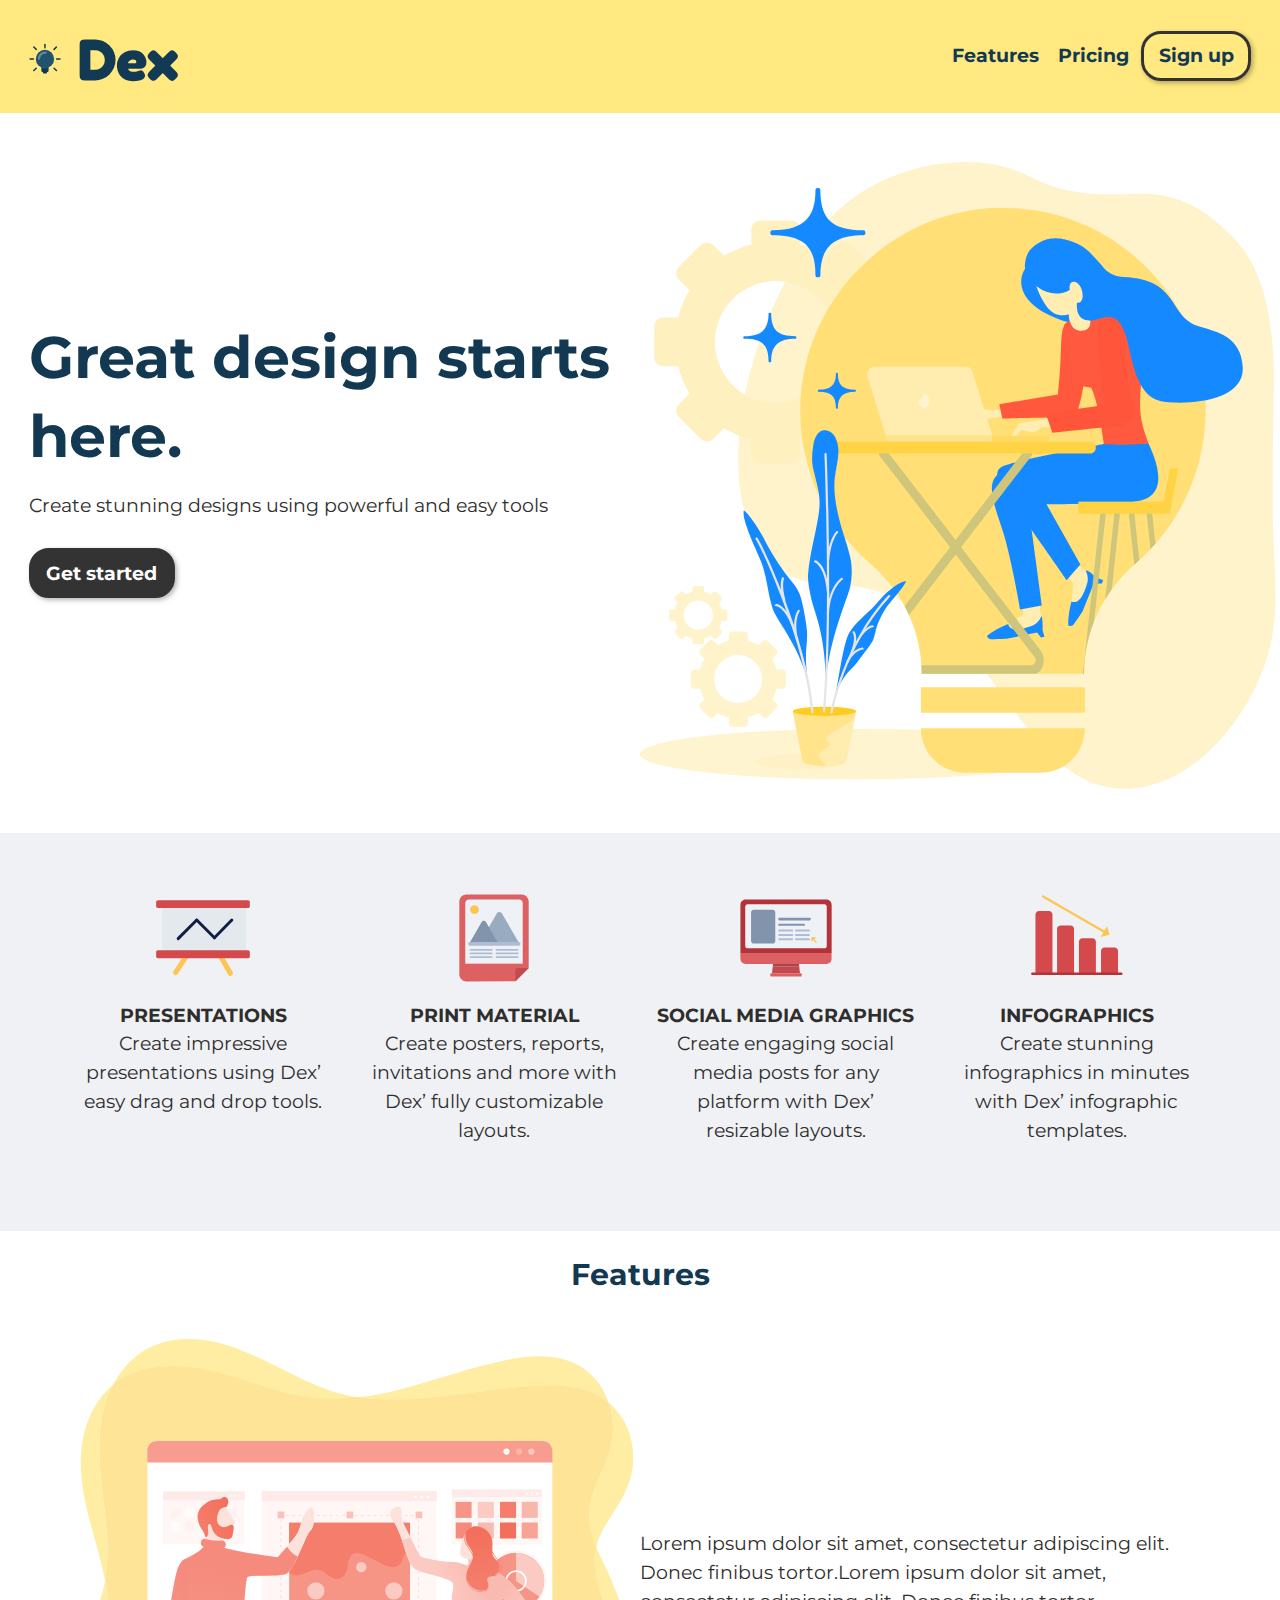
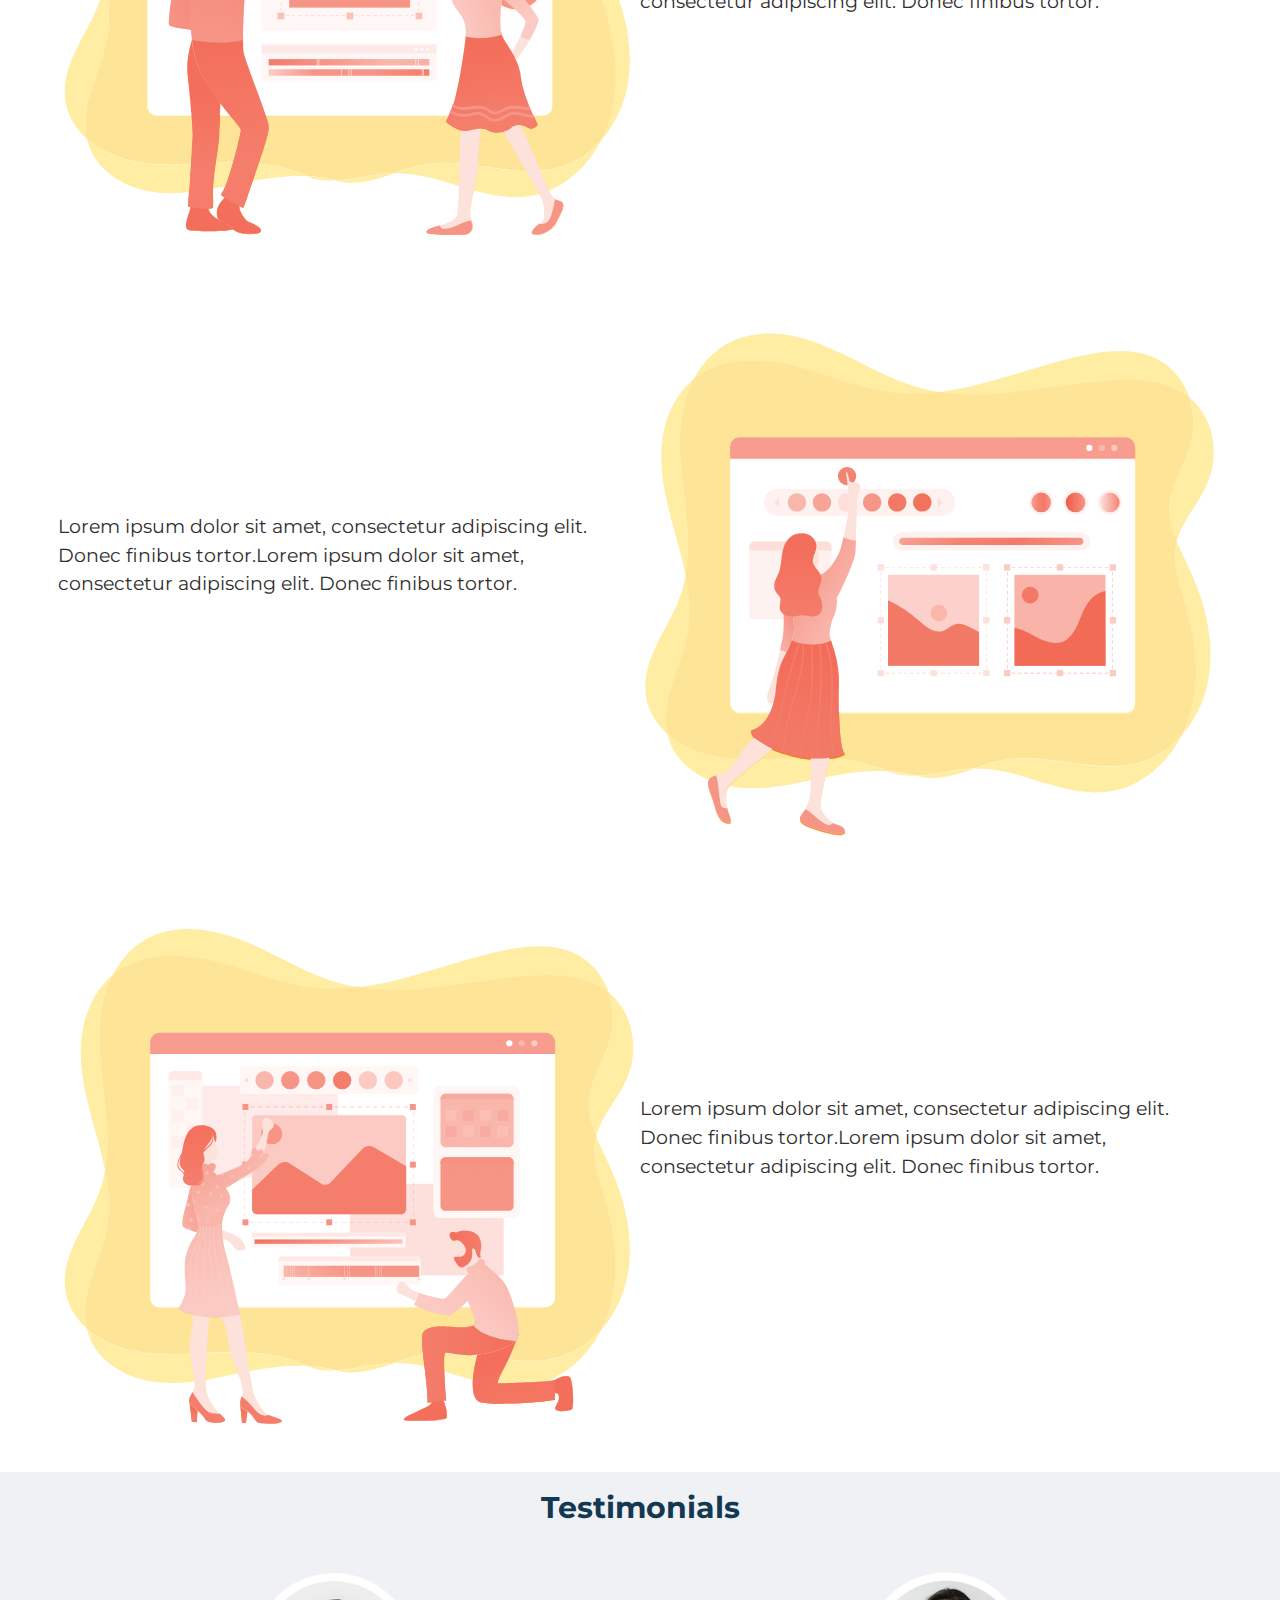
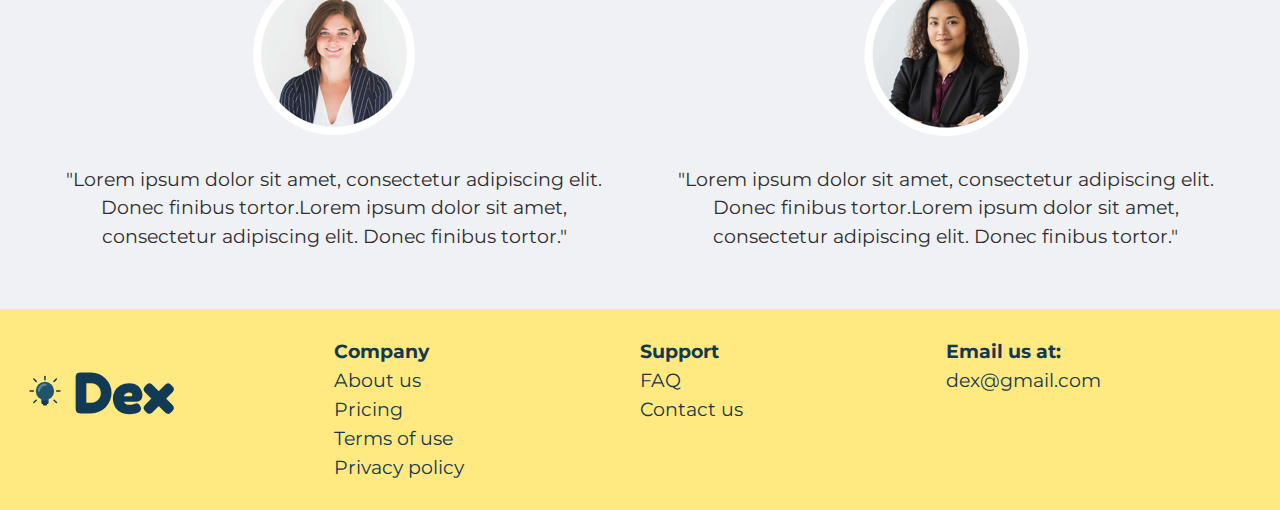
==== commit 6192b015: "Add faq section in pricing page" ====
--- a/index.html
+++ b/index.html
@@ -16,7 +16,6 @@
     <li><a href="#main"> Jump to main content</a></li>
   </ul>
 
-
   <header role="banner">
     <div class="grid grid-middle gutter bgcolor">
       <h1 class="logo push-0 unit xs-1 s-1 m-1-2 l-1-2 pad-t-1-2 pad-b-1-2">
@@ -24,10 +23,10 @@
         <a class="icon-link" href="index.html"><span class="name exa icon-label text-left">Dex </span></a>
       </h1>
       <nav role="navigation" id="nav" class="nav unit xs-1 s-1 m-1-2 l-1-2 pad-t-1-2 pad-b-1-2">
-        <ul class="list-group-inline kilo push-0">
+        <ul class="bold list-group-inline kilo push-0">
           <li><a class="ib gutter-1-4" href="pricing.html"><span>Features</span></a></li>
           <li><a class="ib gutter-1-4" href="tour.html"><span>Pricing</span></a></li>
-          <li> <a class="btn" href="sign-up.html">Sign up</a></li>
+          <li> <a class="btn btn-ghost" href="sign-up.html">Sign up</a></li>
         </ul>
       </nav>
     </div>
@@ -43,7 +42,7 @@
         <div class="unit xs-1 s-1 m-1-2 l-1-2 unit-pull-m-1-2 unit-pull-l-1-2 unit-push-xl-1-2 banner-content gutter">
           <h2 class="exa push-1-2">Great design starts here.</h2>
           <p>Create stunning designs using powerful and easy tools</p>
-          <a class="btn push" href="#">Get started</a>
+          <a class="bold btn push" href="#">Get started</a>
         </div>
 
       </div>
@@ -129,7 +128,7 @@
     </section>
   </main>
 
-  <footer class="gutter pad-t bgcolor">
+  <footer role="contentinfo" class="gutter pad-t bgcolor">
     <div class="grid">
       <h2 class="push-0 unit xs-1 s-1 m-1-4 l-1-4 pad-t-1-2 pad-b-1-2">
         <i class="icon i-32"><img src="images/main-icon.svg" alt=""></i>
--- a/css/main.css
+++ b/css/main.css
@@ -1,7 +1,7 @@
 html {
   background-color: #fff;
   font-family: Montserrat, serif;
-  color: #707070;
+  color: #302d2d;
 }
 
 .name {
@@ -41,19 +41,13 @@
 }
 
 .btn {
-  color: #fff;
-  padding-top: .15em;
-  padding-bottom: .15em;
-  border-radius: 30px;
+  border-radius: 20px;
   box-shadow: 2px 2px 5px rgba(0, 0, 0, .3);
-  background-color: #e67a72;
-  border-color: #e67a72;
 }
 
-
 .btn:hover {
-  background-color: #133852;
-  border-color: #133852;
+  background-color: #fff;
+  border-color: #fff;
 }
 
 .nav a:focus {
@@ -64,13 +58,9 @@
   color: #133852;
 }
 
-footer a {
+footer a, h3 {
   text-decoration: none;
   color: #133852;
-}
-
-footer h3 {
-  color: #e67a72;
 }
 
 .current {
@@ -79,6 +69,12 @@
 
 td {
   border-bottom: 0;
+}
+
+.faq {
+  background-color: #fff;
+  border-radius: 4px;
+  box-shadow: 2px 2px 5px rgba(0, 0, 0, .3);
 }
 
 @media only screen and (min-width: 38em) {
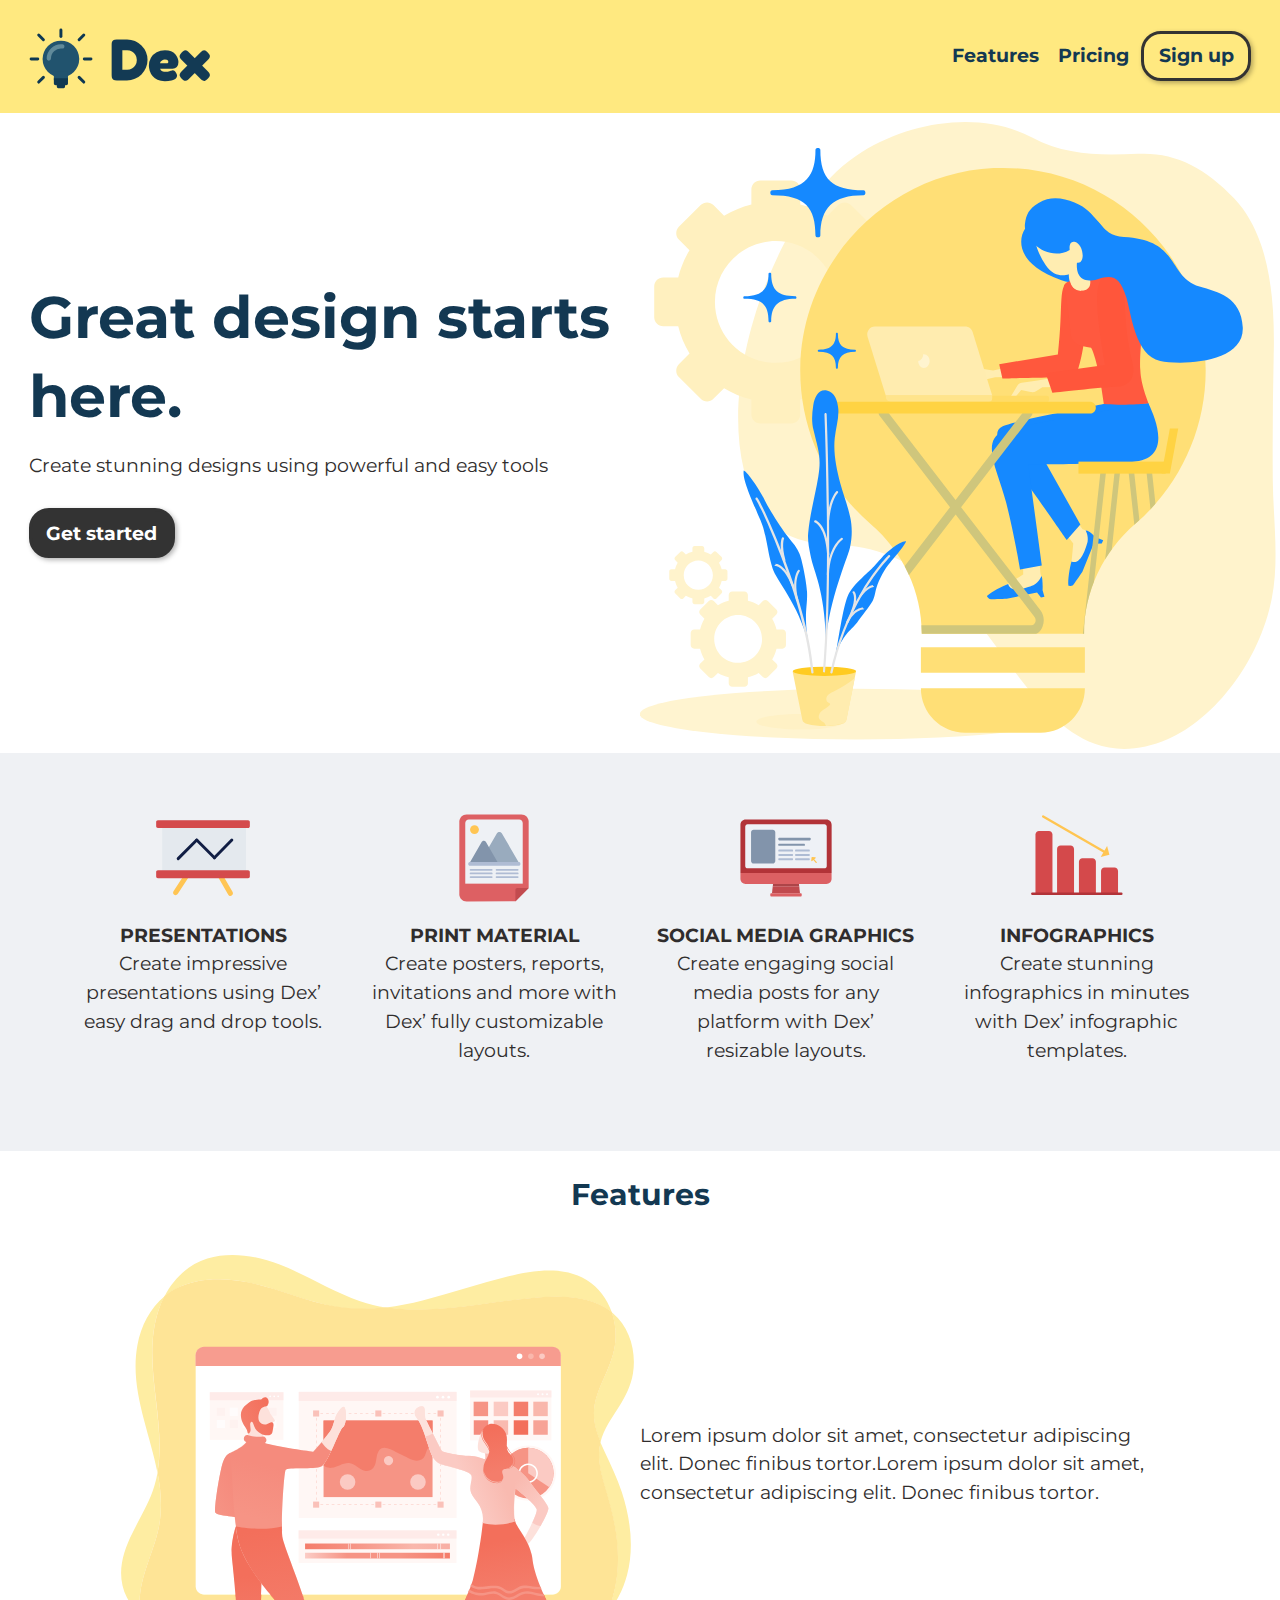
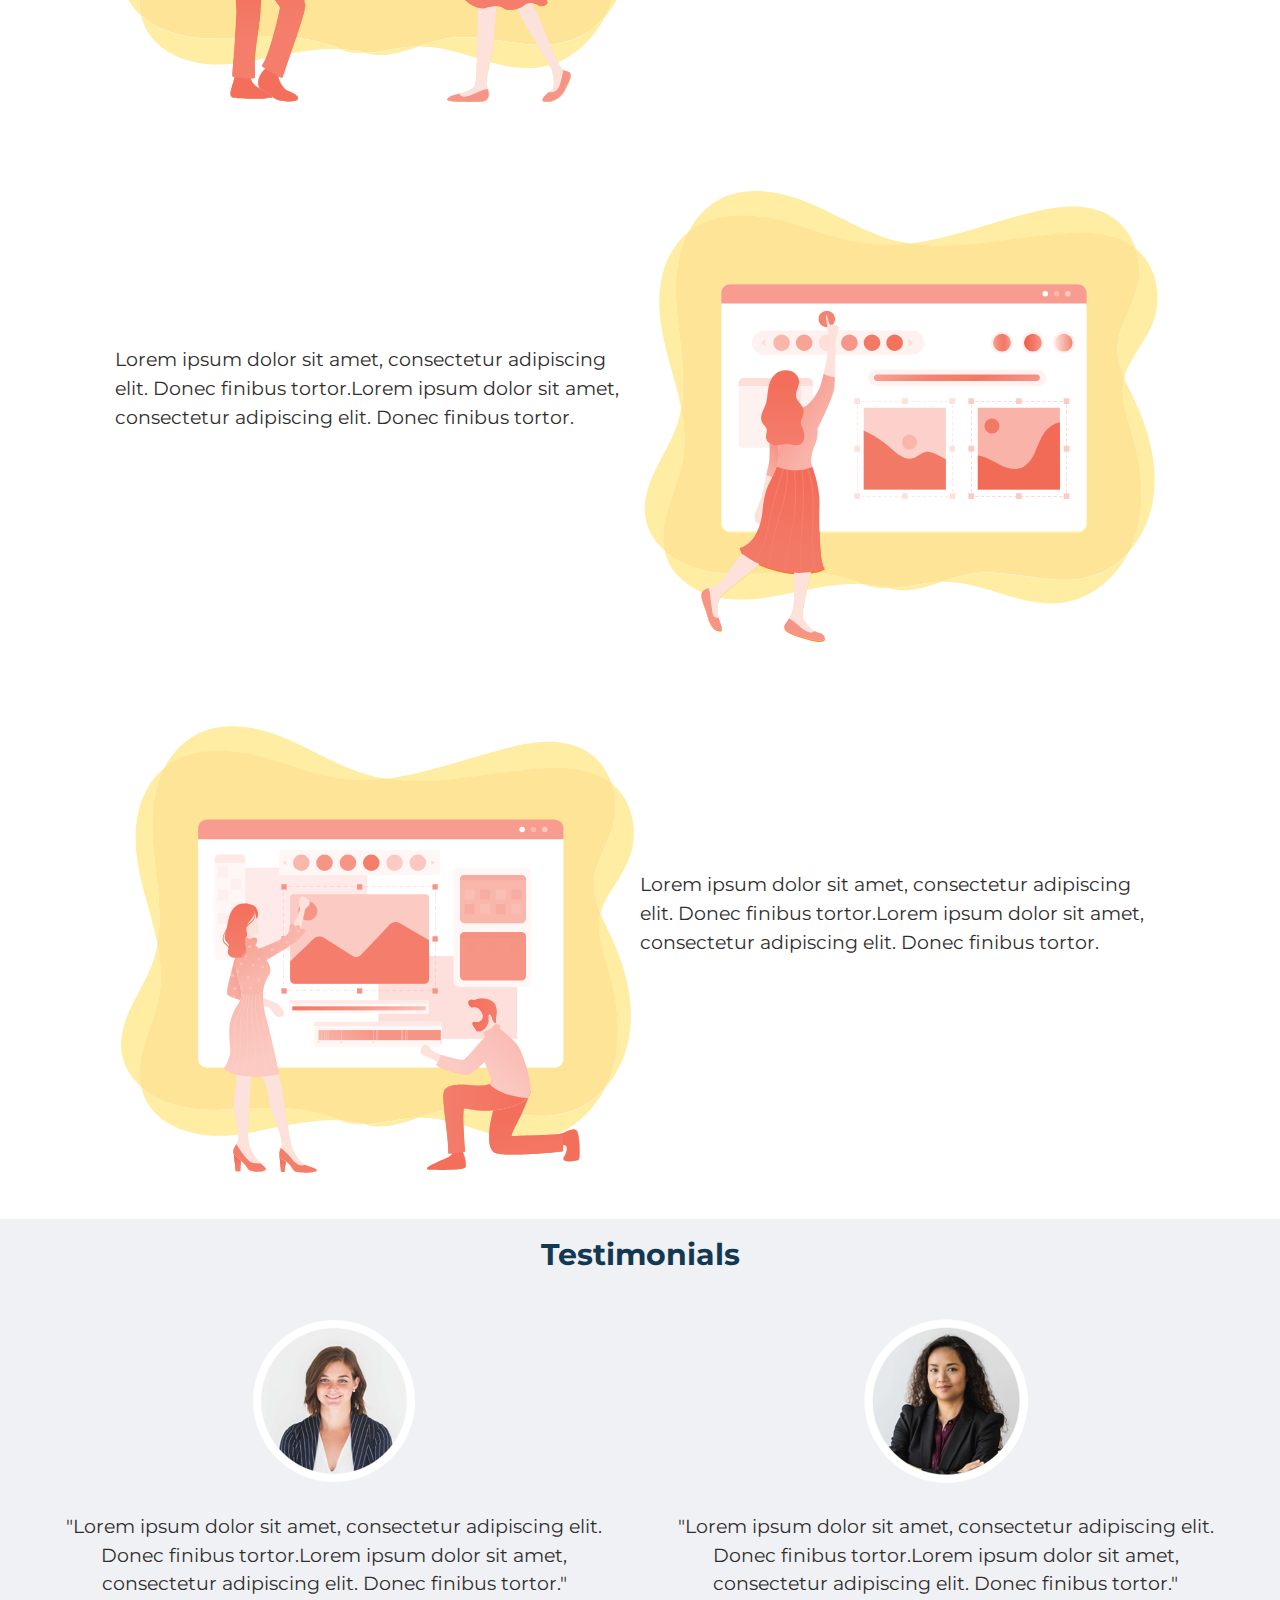
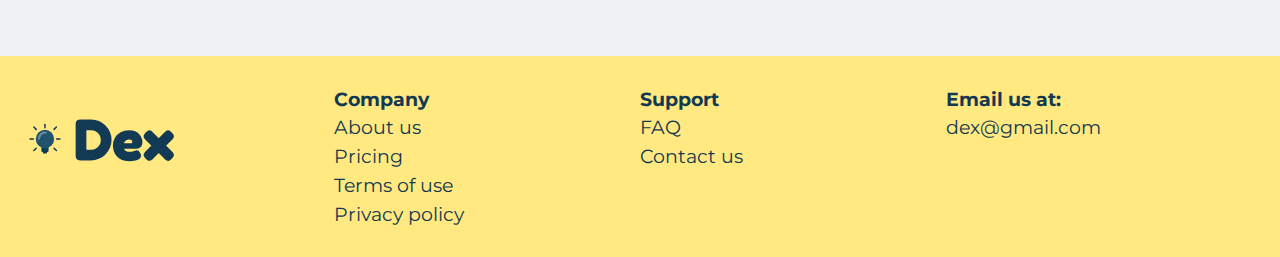
==== commit ecc6ab74: "Add main and footer to sign up page" ====
--- a/index.html
+++ b/index.html
@@ -19,7 +19,7 @@
   <header role="banner">
     <div class="grid grid-middle gutter bgcolor">
       <h1 class="logo push-0 unit xs-1 s-1 m-1-2 l-1-2 pad-t-1-2 pad-b-1-2">
-        <i class="icon i-32"><img src="images/main-icon.svg" alt=""></i>
+        <i class="icon i-64"><img src="images/main-icon.svg" alt=""></i>
         <a class="icon-link" href="index.html"><span class="name exa icon-label text-left">Dex </span></a>
       </h1>
       <nav role="navigation" id="nav" class="nav unit xs-1 s-1 m-1-2 l-1-2 pad-t-1-2 pad-b-1-2">
@@ -35,8 +35,8 @@
   <main role="main" id="main">
     <section>
       <div class="grid center-contents">
-        <div class="embed embed-16by9 unit xs-1 s-1 m-1-2 l-1-2 unit-push-m-1-2 unit-push-l-1-2 unit-push-xl-1-2">
-          <img class="embed-item img-flex" src="images/home-banner-pic.svg" alt="">
+        <div class="unit xs-1 s-1 m-1-2 l-1-2 unit-push-m-1-2 unit-push-l-1-2 unit-push-xl-1-2">
+          <img class="img-flex" src="images/home-banner-pic.svg" alt="">
         </div>
 
         <div class="unit xs-1 s-1 m-1-2 l-1-2 unit-pull-m-1-2 unit-pull-l-1-2 unit-push-xl-1-2 banner-content gutter">
@@ -76,14 +76,16 @@
         </div>
       </article>
 
-      <article>
+      <article class="gutter-2">
         <div class="pad-t-3-4 center-content">
           <h3 class="giga push-0"> Features </h3>
         </div>
 
         <div class="grid gutter-2 center-content-horizontal">
           <div class="unit xs-1 s-1 m-1-2 l-1-2">
-            <img class="img-flex" src="images/features-list-1.svg" alt="">
+            <div class="embed embed--1by1">
+              <img class="img-flex embed-item" src="images/features-list-1.svg" alt="">
+            </div>
           </div>
           <div class="unit xs-1 s-1 m-1-2 l-1-2">
             <p> Lorem ipsum dolor sit amet, consectetur adipiscing elit. Donec finibus tortor.Lorem ipsum dolor sit amet, consectetur adipiscing elit. Donec finibus tortor.</p>
@@ -92,7 +94,9 @@
 
         <div class="grid gutter-2 center-content-horizontal">
           <div class="unit xs-1 s-1 m-1-2 l-1-2 unit-push-m-1-2 unit-push-l-1-2 unit-push-xl-1-2">
-            <img class="img-flex" src="images/features-list-2.svg" alt="">
+            <div class="embed embed--1by1">
+              <img class="img-flex embed-item" src="images/features-list-2.svg" alt="">
+            </div>
           </div>
           <div class="unit xs-1 s-1 m-1-2 l-1-2 unit-pull-m-1-2 unit-pull-l-1-2 unit-push-xl-1-2">
             <p> Lorem ipsum dolor sit amet, consectetur adipiscing elit. Donec finibus tortor.Lorem ipsum dolor sit amet, consectetur adipiscing elit. Donec finibus tortor.</p>
@@ -101,7 +105,9 @@
 
         <div class="push grid gutter-2 center-content-horizontal">
           <div class="unit xs-1 s-1 m-1-2 l-1-2">
-            <img class="img-flex" src="images/features-list-3.svg" alt="">
+            <div class="embed embed--1by1">
+              <img class="img-flex embed-item" src="images/features-list-3.svg" alt="">
+            </div>
           </div>
           <div class="unit xs-1 s-1 m-1-2 l-1-2">
             <p> Lorem ipsum dolor sit amet, consectetur adipiscing elit. Donec finibus tortor.Lorem ipsum dolor sit amet, consectetur adipiscing elit. Donec finibus tortor.</p>
--- a/css/main.css
+++ b/css/main.css
@@ -48,6 +48,7 @@
 .btn:hover {
   background-color: #fff;
   border-color: #fff;
+  color: #133a54;
 }
 
 .nav a:focus {
@@ -77,6 +78,14 @@
   box-shadow: 2px 2px 5px rgba(0, 0, 0, .3);
 }
 
+input {
+  box-shadow: 2px 2px 5px rgba(0, 0, 0, .3);
+}
+
+.price {
+  color: #dc6063;
+}
+
 @media only screen and (min-width: 38em) {
 
   .logo {
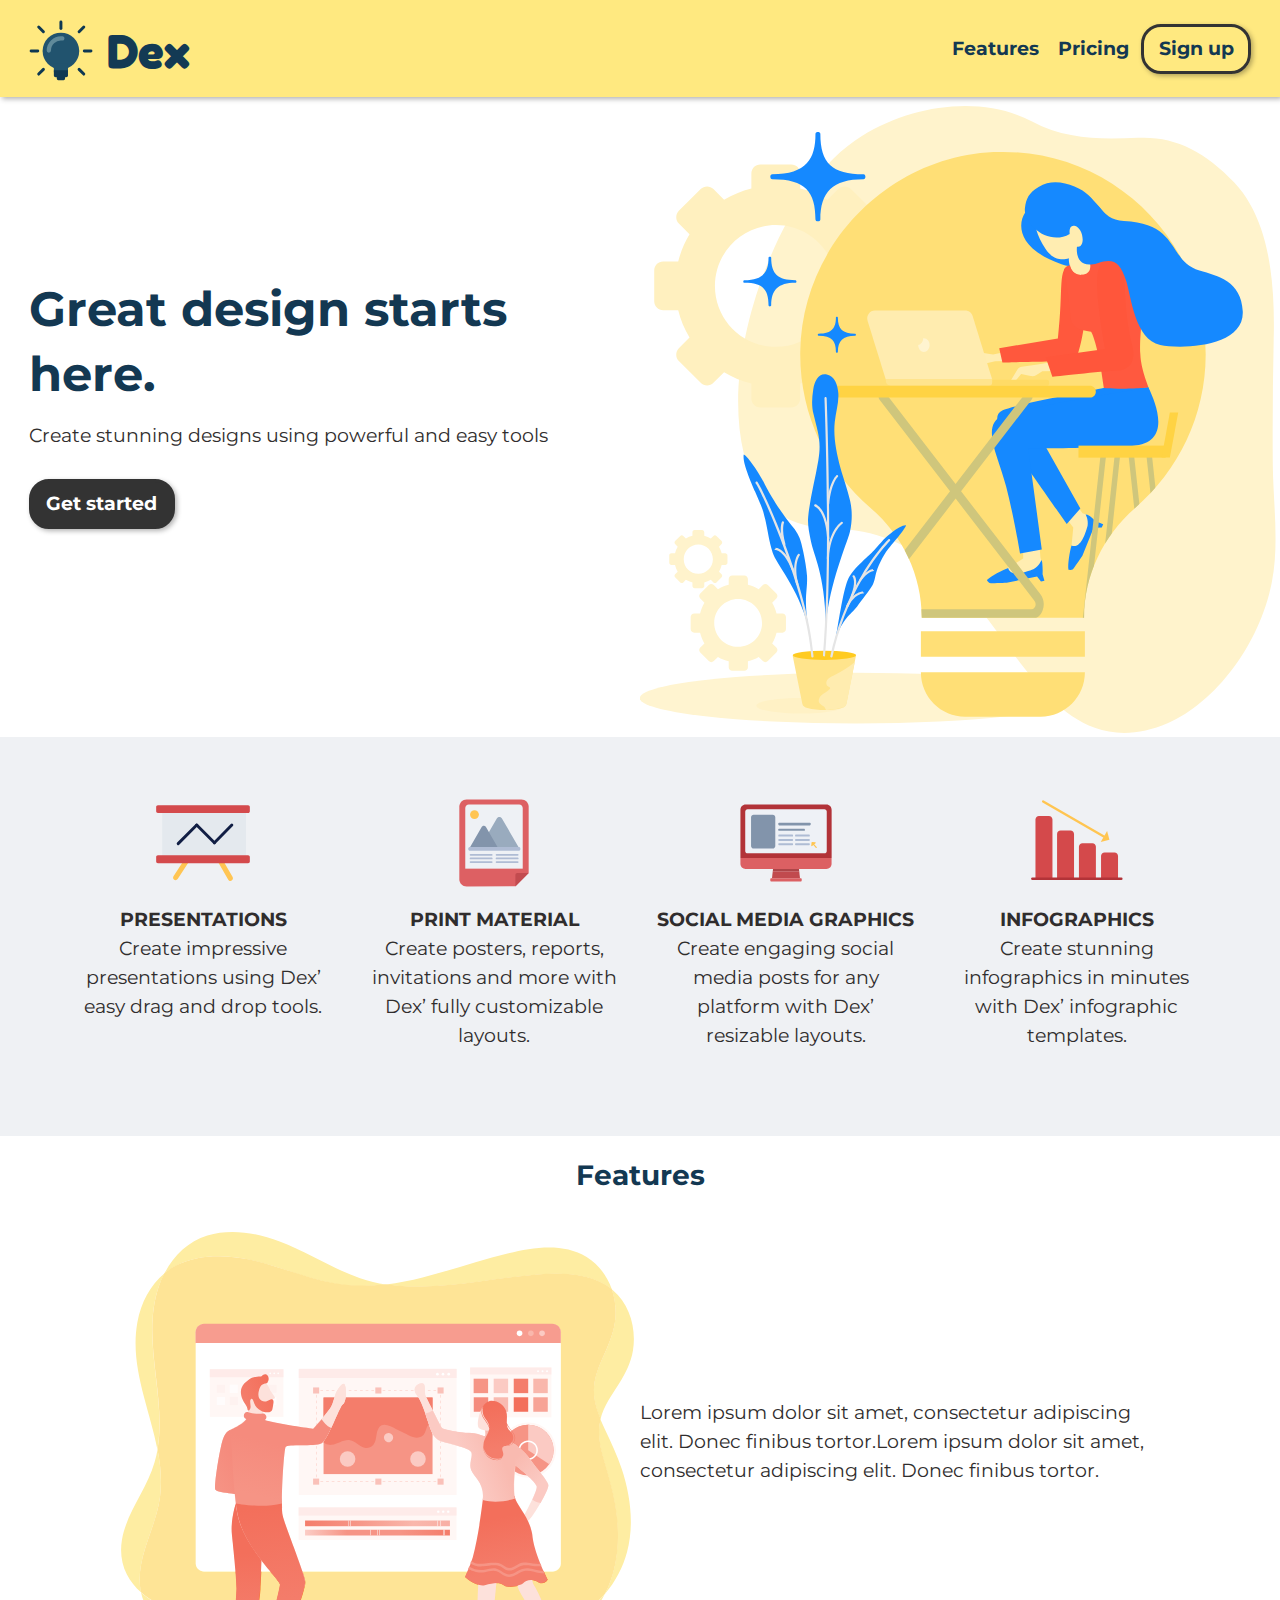
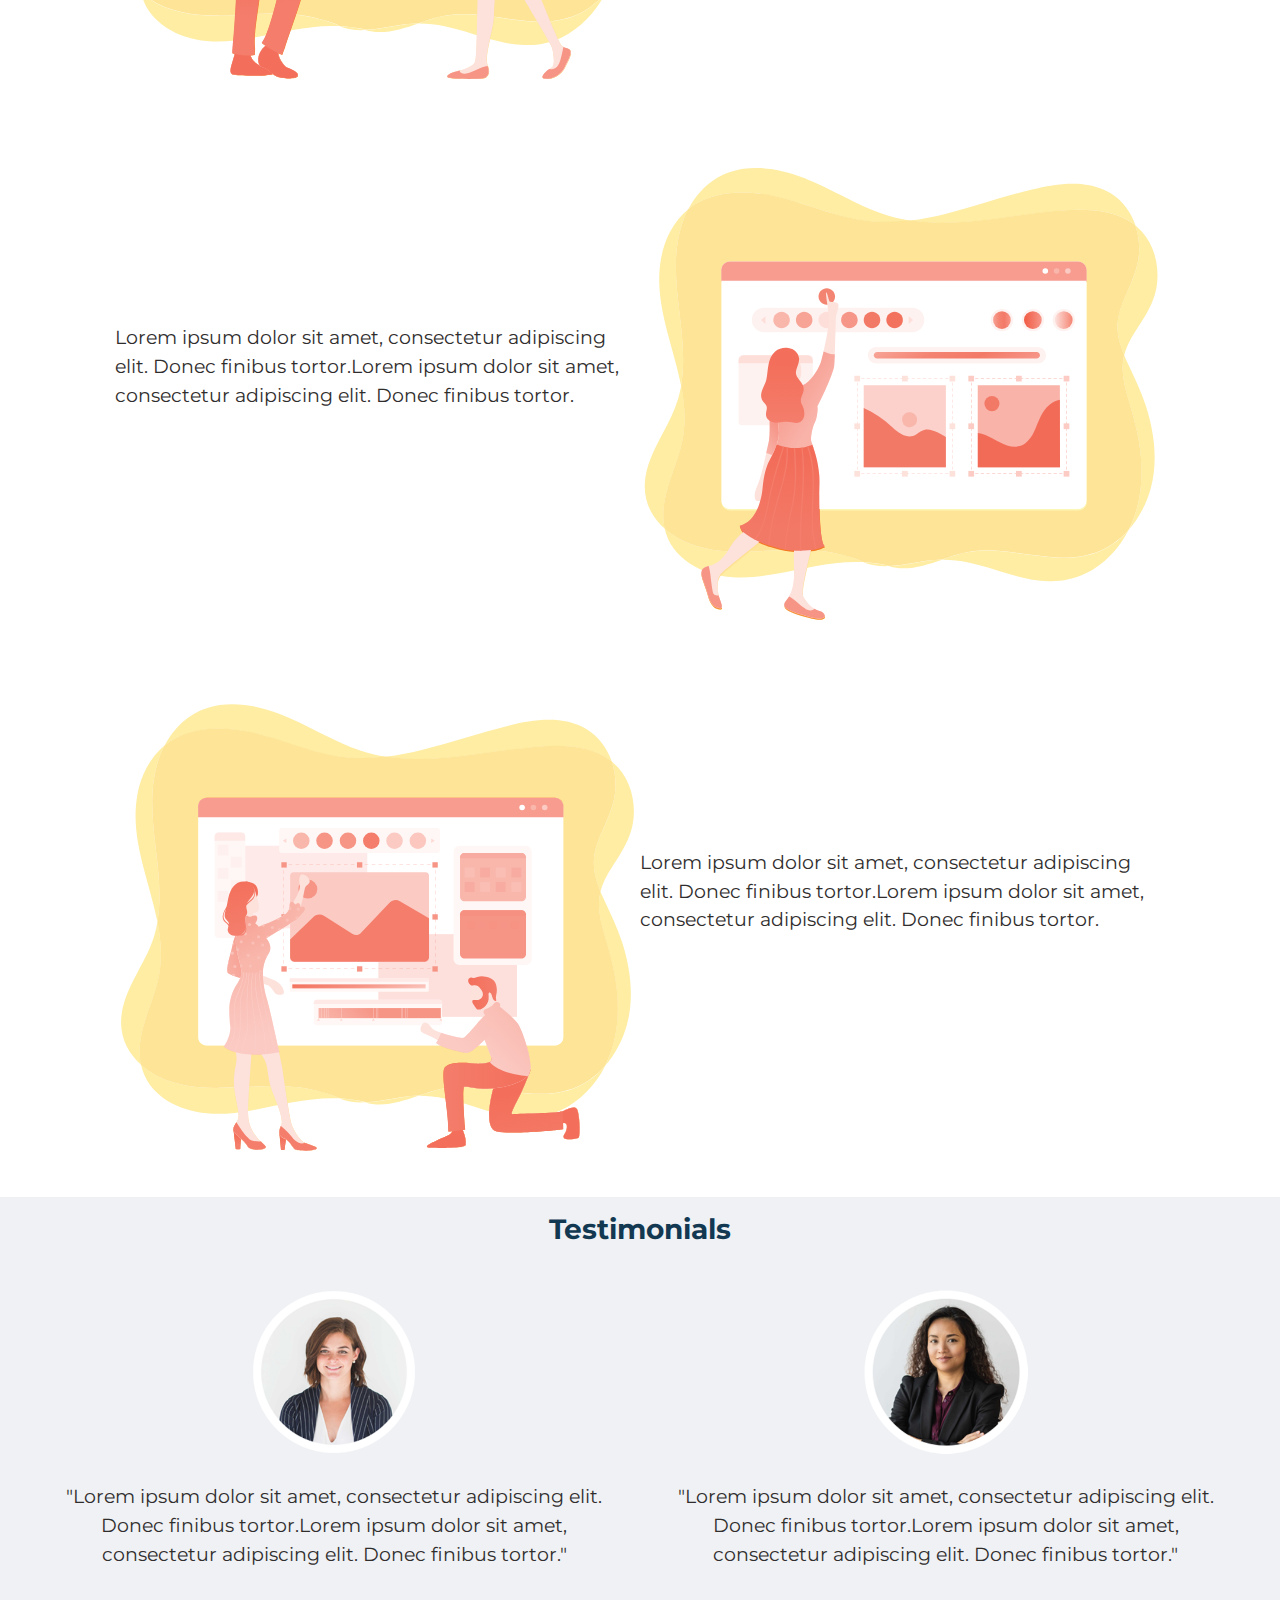
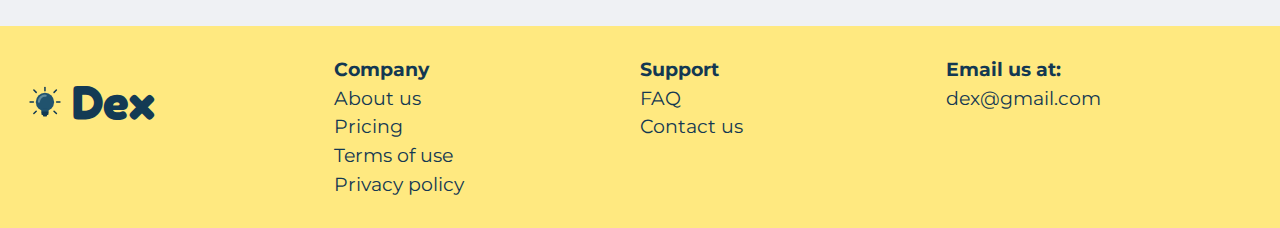
==== commit 6f235e5f: "Add input types to form" ====
--- a/index.html
+++ b/index.html
@@ -16,7 +16,7 @@
     <li><a href="#main"> Jump to main content</a></li>
   </ul>
 
-  <header role="banner">
+  <header class="header" role="banner">
     <div class="grid grid-middle gutter bgcolor">
       <h1 class="logo push-0 unit xs-1 s-1 m-1-2 l-1-2 pad-t-1-2 pad-b-1-2">
         <i class="icon i-64"><img src="images/main-icon.svg" alt=""></i>
--- a/css/type.css
+++ b/css/type.css
@@ -1,6 +1,6 @@
 /*
   Typografier || Code released under the UNLICENSE
-  https://typografier.web-dev.tools/#0,100,1.3,1.250,0;38,110,1.4,1.250,1;60,120,1.5,1.250,1;90,130,1.5,1.250,1
+  https://typografier.web-dev.tools/#0,100,1.3,1.067,0;38,110,1.4,1.200,1;60,120,1.5,1.200,1;90,130,1.5,1.200,1
 */
 
 html {
@@ -171,62 +171,62 @@
 }
 
 .tenamega {
-  font-size: 11.6415rem;
-  line-height: 15.275rem;
+  font-size: 2.0408rem;
+  line-height: 2.925rem;
 }
 
 .tenakilo {
-  font-size: 9.3132rem;
-  line-height: 12.35rem;
+  font-size: 1.9127rem;
+  line-height: 2.6rem;
 }
 
 .tena {
-  font-size: 7.4506rem;
-  line-height: 9.75rem;
+  font-size: 1.7926rem;
+  line-height: 2.6rem;
 }
 
 .nina {
-  font-size: 5.9605rem;
-  line-height: 7.8rem;
+  font-size: 1.68rem;
+  line-height: 2.275rem;
 }
 
 .yotta {
-  font-size: 4.7684rem;
-  line-height: 6.5rem;
+  font-size: 1.5745rem;
+  line-height: 2.275rem;
 }
 
 .zetta {
-  font-size: 3.8147rem;
-  line-height: 5.2rem;
+  font-size: 1.4757rem;
+  line-height: 1.95rem;
 }
 
 h1,
 .exa {
-  font-size: 3.0518rem;
-  line-height: 4.225rem;
+  font-size: 1.383rem;
+  line-height: 1.95rem;
 }
 
 h2,
 .peta {
-  font-size: 2.4414rem;
-  line-height: 3.25rem;
+  font-size: 1.2962rem;
+  line-height: 1.95rem;
 }
 
 h3,
 .tera {
-  font-size: 1.9531rem;
-  line-height: 2.6rem;
+  font-size: 1.2148rem;
+  line-height: 1.625rem;
 }
 
 h4,
 .giga {
-  font-size: 1.5625rem;
-  line-height: 2.275rem;
+  font-size: 1.1385rem;
+  line-height: 1.625rem;
 }
 
 h5,
 .mega {
-  font-size: 1.25rem;
+  font-size: 1.067rem;
   line-height: 1.625rem;
 }
 
@@ -240,23 +240,23 @@
 
 small,
 .milli {
-  font-size: .8rem;
+  font-size: .9372rem;
   line-height: 1.3rem;
 }
 
 .micro {
-  font-size: .64rem;
-  line-height: .975rem;
+  font-size: .8784rem;
+  line-height: 1.3rem;
 }
 
 .nano {
-  font-size: .512rem;
-  line-height: .65rem;
+  font-size: .8232rem;
+  line-height: 1.3rem;
 }
 
 .pico {
-  font-size: .4096rem;
-  line-height: .65rem;
+  font-size: .7715rem;
+  line-height: 1.3rem;
 }
 
 ul {
@@ -566,62 +566,62 @@
   }
 
   .tenamega {
-    font-size: 11.6415rem;
-    line-height: 15.4rem;
+    font-size: 7.4301rem;
+    line-height: 9.8rem;
   }
 
   .tenakilo {
-    font-size: 9.3132rem;
-    line-height: 12.25rem;
+    font-size: 6.1917rem;
+    line-height: 8.05rem;
   }
 
   .tena {
-    font-size: 7.4506rem;
-    line-height: 9.8rem;
+    font-size: 5.1598rem;
+    line-height: 7rem;
   }
 
   .nina {
-    font-size: 5.9605rem;
-    line-height: 8.05rem;
+    font-size: 4.2998rem;
+    line-height: 5.6rem;
   }
 
   .yotta {
-    font-size: 4.7684rem;
-    line-height: 6.3rem;
+    font-size: 3.5832rem;
+    line-height: 4.9rem;
   }
 
   .zetta {
-    font-size: 3.8147rem;
-    line-height: 5.25rem;
+    font-size: 2.986rem;
+    line-height: 4.2rem;
   }
 
   h1,
   .exa {
-    font-size: 3.0518rem;
-    line-height: 4.2rem;
+    font-size: 2.4883rem;
+    line-height: 3.5rem;
   }
 
   h2,
   .peta {
-    font-size: 2.4414rem;
-    line-height: 3.5rem;
+    font-size: 2.0736rem;
+    line-height: 2.8rem;
   }
 
   h3,
   .tera {
-    font-size: 1.9531rem;
-    line-height: 2.8rem;
+    font-size: 1.728rem;
+    line-height: 2.45rem;
   }
 
   h4,
   .giga {
-    font-size: 1.5625rem;
+    font-size: 1.44rem;
     line-height: 2.1rem;
   }
 
   h5,
   .mega {
-    font-size: 1.25rem;
+    font-size: 1.2rem;
     line-height: 1.75rem;
   }
 
@@ -635,22 +635,22 @@
 
   small,
   .milli {
-    font-size: .8rem;
+    font-size: .8333rem;
     line-height: 1.4rem;
   }
 
   .micro {
-    font-size: .64rem;
+    font-size: .6944rem;
     line-height: 1.05rem;
   }
 
   .nano {
-    font-size: .512rem;
-    line-height: .7rem;
+    font-size: .5787rem;
+    line-height: 1.05rem;
   }
 
   .pico {
-    font-size: .4096rem;
+    font-size: .4823rem;
     line-height: .7rem;
   }
 
@@ -983,62 +983,62 @@
   }
 
   .tenamega {
-    font-size: 11.6415rem;
-    line-height: 15.375rem;
+    font-size: 7.4301rem;
+    line-height: 9.75rem;
   }
 
   .tenakilo {
-    font-size: 9.3132rem;
-    line-height: 12.375rem;
+    font-size: 6.1917rem;
+    line-height: 8.25rem;
   }
 
   .tena {
-    font-size: 7.4506rem;
-    line-height: 9.75rem;
+    font-size: 5.1598rem;
+    line-height: 6.75rem;
   }
 
   .nina {
-    font-size: 5.9605rem;
-    line-height: 7.875rem;
+    font-size: 4.2998rem;
+    line-height: 5.625rem;
   }
 
   .yotta {
-    font-size: 4.7684rem;
-    line-height: 6.375rem;
+    font-size: 3.5832rem;
+    line-height: 4.875rem;
   }
 
   .zetta {
-    font-size: 3.8147rem;
-    line-height: 5.25rem;
+    font-size: 2.986rem;
+    line-height: 4.125rem;
   }
 
   h1,
   .exa {
-    font-size: 3.0518rem;
-    line-height: 4.125rem;
+    font-size: 2.4883rem;
+    line-height: 3.375rem;
   }
 
   h2,
   .peta {
-    font-size: 2.4414rem;
-    line-height: 3.375rem;
+    font-size: 2.0736rem;
+    line-height: 3rem;
   }
 
   h3,
   .tera {
-    font-size: 1.9531rem;
-    line-height: 2.625rem;
+    font-size: 1.728rem;
+    line-height: 2.25rem;
   }
 
   h4,
   .giga {
-    font-size: 1.5625rem;
-    line-height: 2.25rem;
+    font-size: 1.44rem;
+    line-height: 1.875rem;
   }
 
   h5,
   .mega {
-    font-size: 1.25rem;
+    font-size: 1.2rem;
     line-height: 1.875rem;
   }
 
@@ -1052,22 +1052,22 @@
 
   small,
   .milli {
-    font-size: .8rem;
+    font-size: .8333rem;
     line-height: 1.5rem;
   }
 
   .micro {
-    font-size: .64rem;
+    font-size: .6944rem;
     line-height: 1.125rem;
   }
 
   .nano {
-    font-size: .512rem;
+    font-size: .5787rem;
     line-height: .75rem;
   }
 
   .pico {
-    font-size: .4096rem;
+    font-size: .4823rem;
     line-height: .75rem;
   }
 
@@ -1400,62 +1400,62 @@
   }
 
   .tenamega {
-    font-size: 11.6415rem;
-    line-height: 15.375rem;
+    font-size: 7.4301rem;
+    line-height: 9.75rem;
   }
 
   .tenakilo {
-    font-size: 9.3132rem;
-    line-height: 12.375rem;
+    font-size: 6.1917rem;
+    line-height: 8.25rem;
   }
 
   .tena {
-    font-size: 7.4506rem;
-    line-height: 9.75rem;
+    font-size: 5.1598rem;
+    line-height: 6.75rem;
   }
 
   .nina {
-    font-size: 5.9605rem;
-    line-height: 7.875rem;
+    font-size: 4.2998rem;
+    line-height: 5.625rem;
   }
 
   .yotta {
-    font-size: 4.7684rem;
-    line-height: 6.375rem;
+    font-size: 3.5832rem;
+    line-height: 4.875rem;
   }
 
   .zetta {
-    font-size: 3.8147rem;
-    line-height: 5.25rem;
+    font-size: 2.986rem;
+    line-height: 4.125rem;
   }
 
   h1,
   .exa {
-    font-size: 3.0518rem;
-    line-height: 4.125rem;
+    font-size: 2.4883rem;
+    line-height: 3.375rem;
   }
 
   h2,
   .peta {
-    font-size: 2.4414rem;
-    line-height: 3.375rem;
+    font-size: 2.0736rem;
+    line-height: 3rem;
   }
 
   h3,
   .tera {
-    font-size: 1.9531rem;
-    line-height: 2.625rem;
+    font-size: 1.728rem;
+    line-height: 2.25rem;
   }
 
   h4,
   .giga {
-    font-size: 1.5625rem;
-    line-height: 2.25rem;
+    font-size: 1.44rem;
+    line-height: 1.875rem;
   }
 
   h5,
   .mega {
-    font-size: 1.25rem;
+    font-size: 1.2rem;
     line-height: 1.875rem;
   }
 
@@ -1469,22 +1469,22 @@
 
   small,
   .milli {
-    font-size: .8rem;
+    font-size: .8333rem;
     line-height: 1.5rem;
   }
 
   .micro {
-    font-size: .64rem;
+    font-size: .6944rem;
     line-height: 1.125rem;
   }
 
   .nano {
-    font-size: .512rem;
+    font-size: .5787rem;
     line-height: .75rem;
   }
 
   .pico {
-    font-size: .4096rem;
+    font-size: .4823rem;
     line-height: .75rem;
   }
 
--- a/css/main.css
+++ b/css/main.css
@@ -55,6 +55,12 @@
   outline: 3px solid #73a9fc;
 }
 
+.nav a:hover {
+  background-color: #fff;
+  border-color: #dc6063;
+  color: #dc6063;
+}
+
 main h2, h3 {
   color: #133852;
 }
@@ -86,6 +92,10 @@
   color: #dc6063;
 }
 
+.header {
+  box-shadow: 2px 2px 5px rgba(0, 0, 0, .3);
+}
+
 @media only screen and (min-width: 38em) {
 
   .logo {
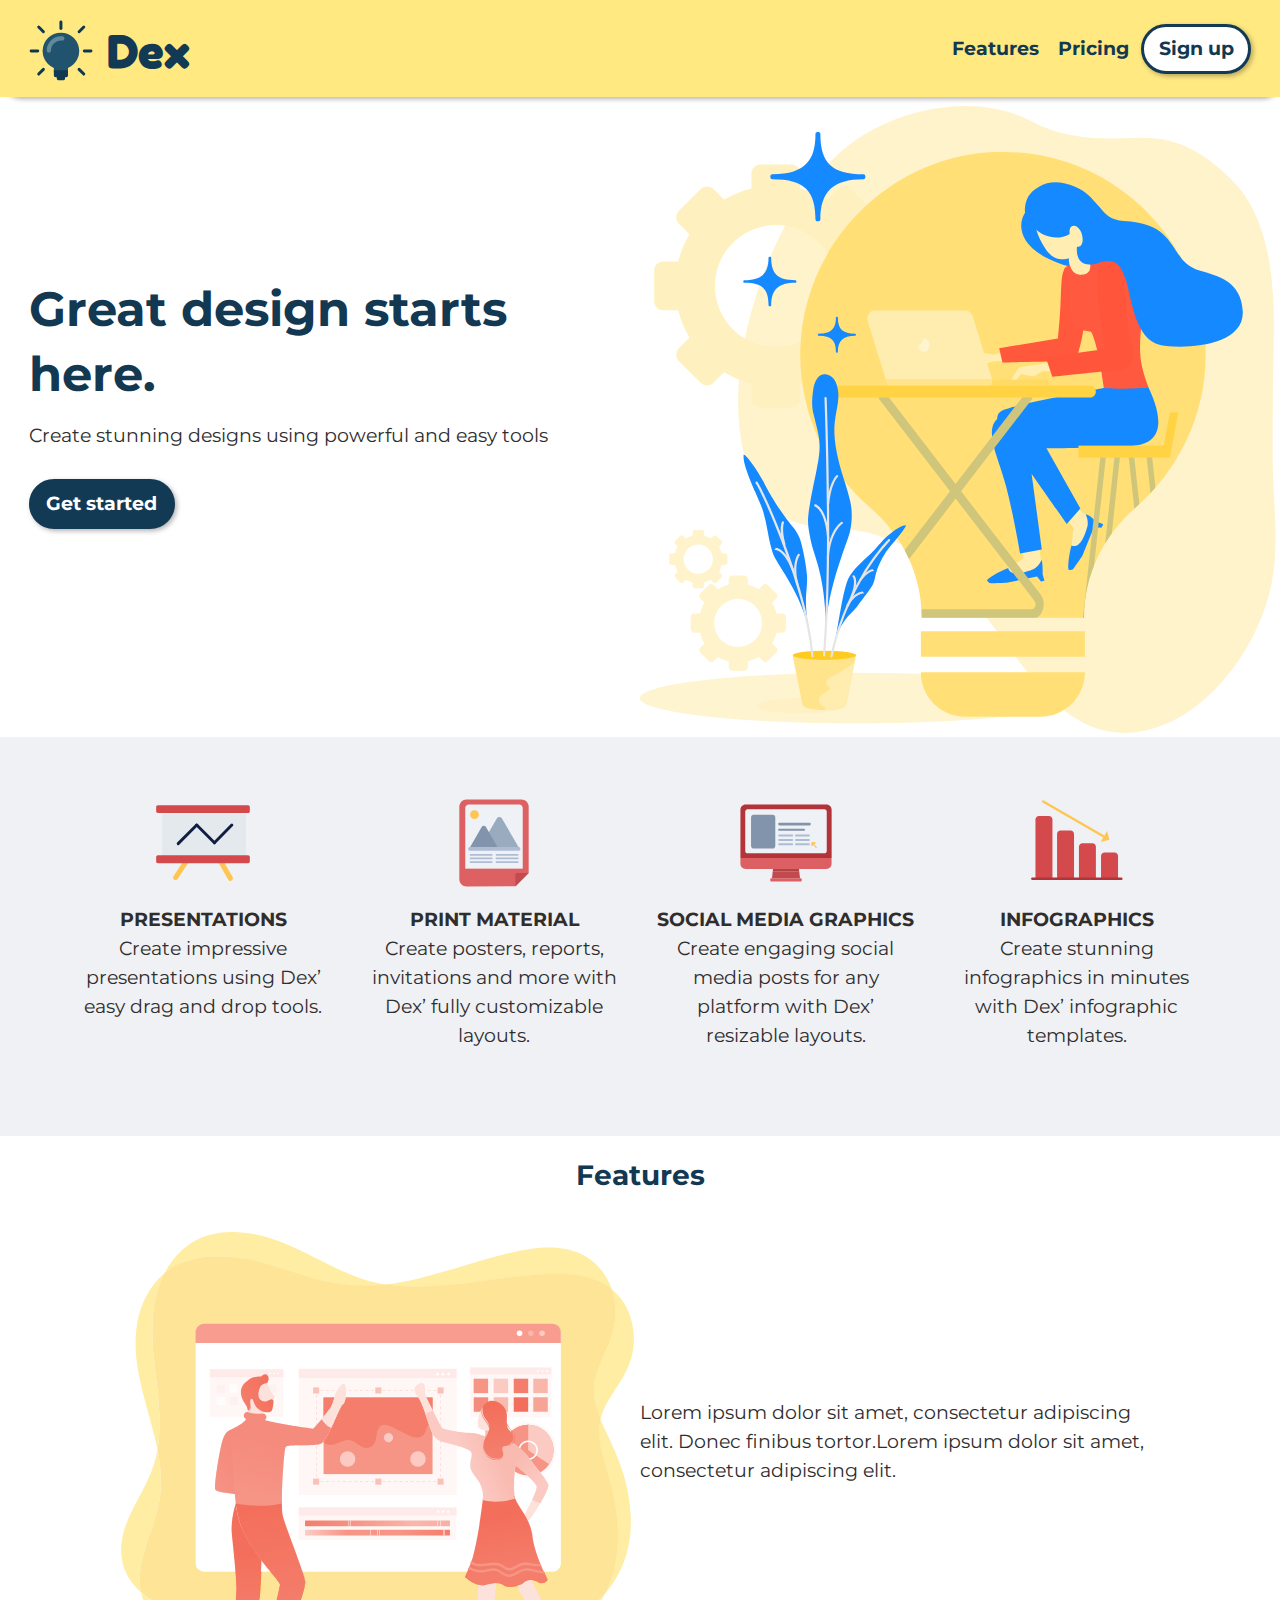
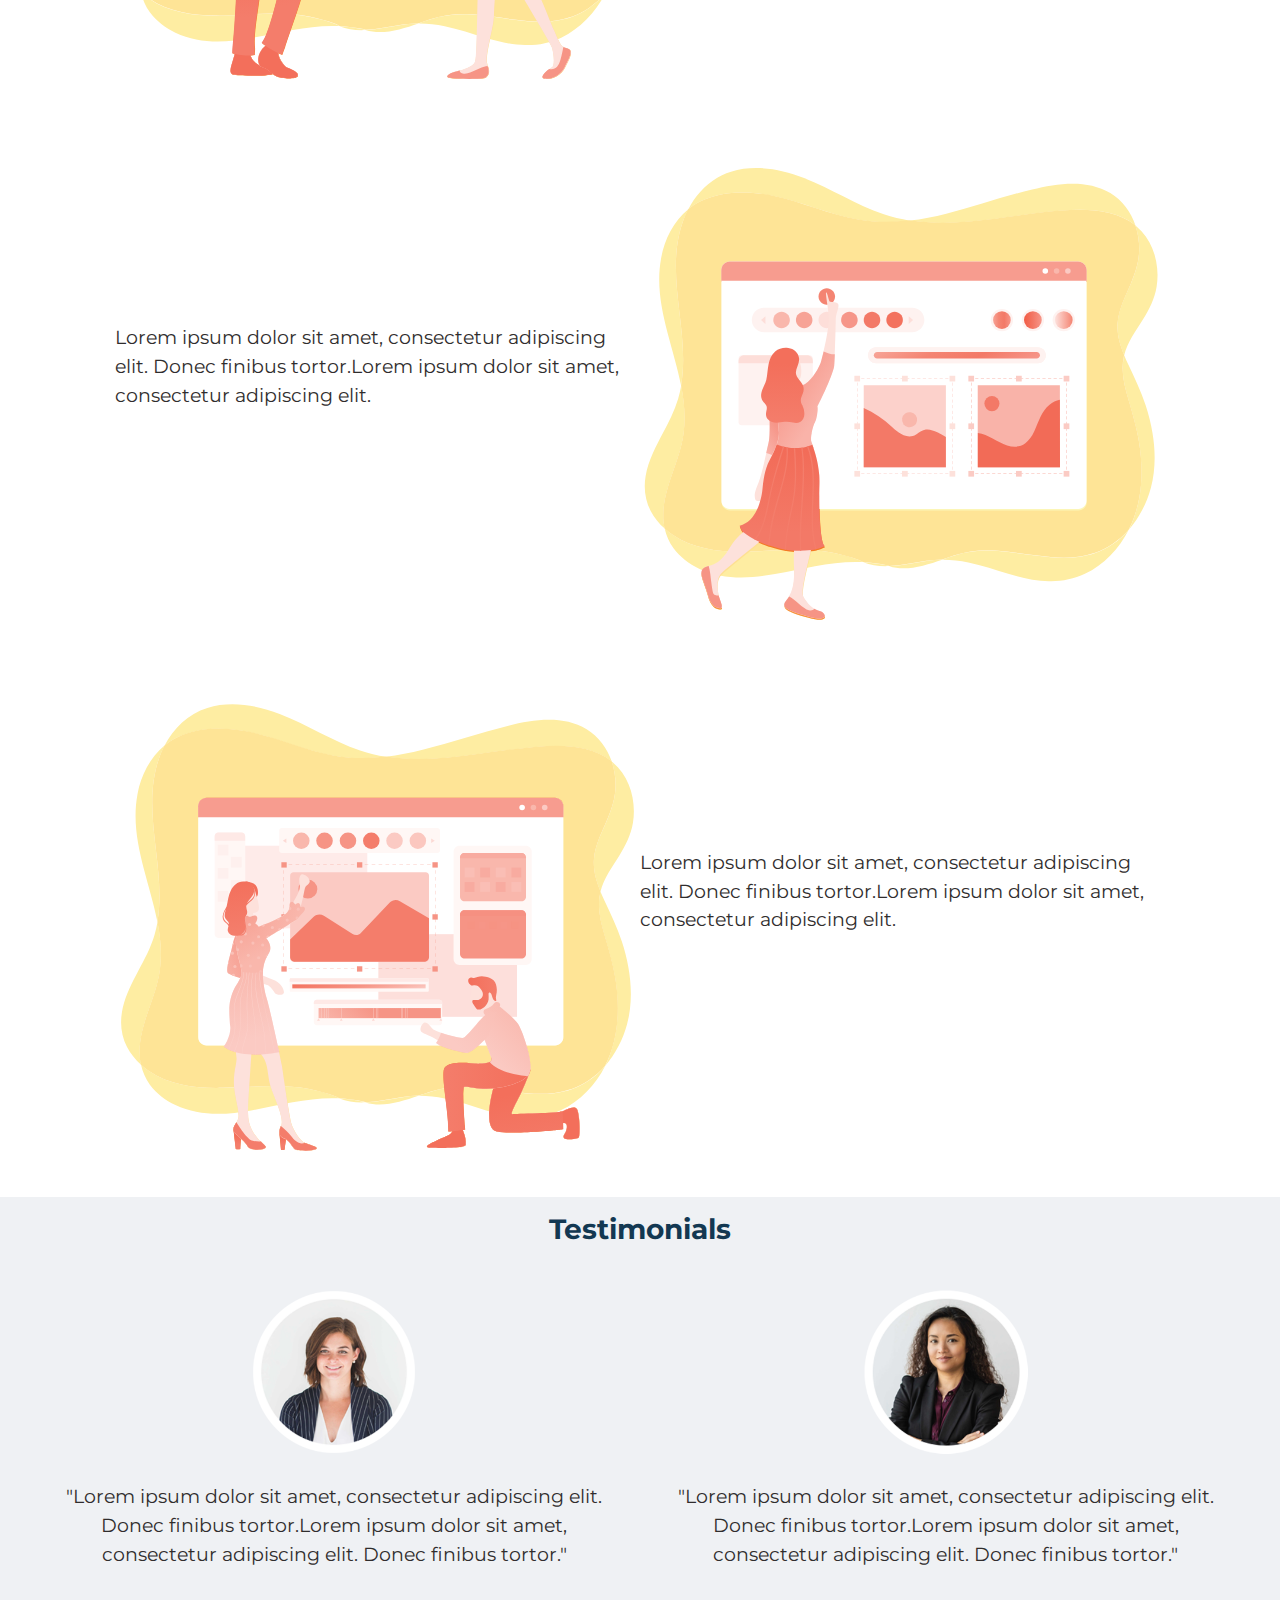
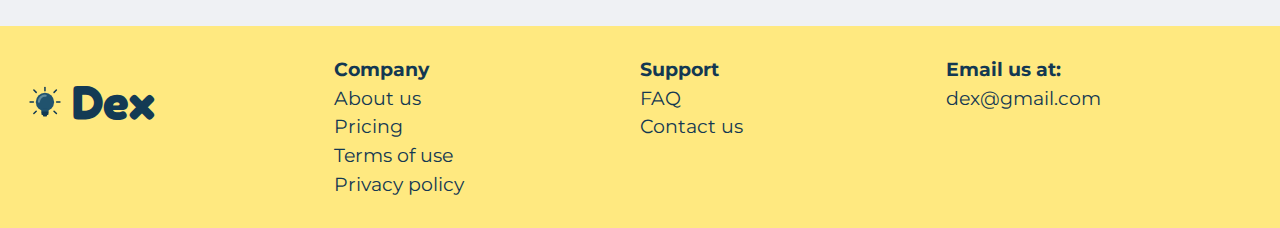
==== commit 12e23597: "Fix banner in features and sign up page" ====
--- a/index.html
+++ b/index.html
@@ -36,7 +36,7 @@
     <section>
       <div class="grid center-contents">
         <div class="unit xs-1 s-1 m-1-2 l-1-2 unit-push-m-1-2 unit-push-l-1-2 unit-push-xl-1-2">
-          <img class="img-flex" src="images/home-banner-pic.svg" alt="">
+          <img class="img-flex" src="images/home-banner-pic.svg" alt="" role="presentation">
         </div>
 
         <div class="unit xs-1 s-1 m-1-2 l-1-2 unit-pull-m-1-2 unit-pull-l-1-2 unit-push-xl-1-2 banner-content gutter">
@@ -51,25 +51,25 @@
         <div class="gutter-2 center-flow pad-b-2 gutter grid graybg">
 
           <div class="gutter-1-2 pad-t-2 unit xs-1 s-1 m-1-2 l-1-4 xl-1-4">
-            <i> <img class="img-flex i-96 push-1-2 center-block" src="images/home-list-icon1.svg" alt=""> </i>
+            <i> <img class="img-flex i-96 push-1-2 center-block" src="images/home-list-icon1.svg" alt="Icon for presentations"> </i>
             <span class="text-upper bold"> presentations</span>
             <p class="kilo">Create impressive presentations using Dex’ easy drag and drop tools.</p>
           </div>
 
           <div class="gutter-1-2 pad-t-2 unit xs-1 s-1 m-1-2 l-1-4 xl-1-4">
-            <i> <img class="img-flex i-96 push-1-2 center-block" src="images/home-list-icon2.svg" alt=""> </i>
+            <i> <img class="img-flex i-96 push-1-2 center-block" src="images/home-list-icon2.svg" alt="Icon for print material"> </i>
             <span class="text-upper bold"> print material</span>
             <p class="kilo">Create posters, reports, invitations and more with Dex’ fully customizable layouts.</p>
           </div>
 
           <div class="gutter-1-2 pad-t-2 unit xs-1 s-1 m-1-2 l-1-4 xl-1-4">
-            <i> <img class="img-flex i-96 push-1-2 center-block" src="images/home-list-icon3.svg" alt=""> </i>
+            <i> <img class="img-flex i-96 push-1-2 center-block" src="images/home-list-icon3.svg" alt="Icon for Social media graphics"> </i>
             <span class="text-upper bold"> social media graphics</span>
             <p class="kilo">Create engaging social media posts for any platform with Dex’ resizable layouts.</p>
           </div>
 
           <div class="gutter-1-2 pad-t-2 unit xs-1 s-1 m-1-2 l-1-4 xl-1-4">
-            <i> <img class="img-flex i-96 push-1-2 center-block" src="images/home-list-icon4.svg" alt=""> </i>
+            <i> <img class="img-flex i-96 push-1-2 center-block" src="images/home-list-icon4.svg" alt="Icon for infographics"> </i>
             <span class="text-upper bold"> infographics</span>
             <p class="kilo">Create stunning infographics in minutes with Dex’ infographic templates.</p>
           </div>
@@ -84,33 +84,33 @@
         <div class="grid gutter-2 center-content-horizontal">
           <div class="unit xs-1 s-1 m-1-2 l-1-2">
             <div class="embed embed--1by1">
-              <img class="img-flex embed-item" src="images/features-list-1.svg" alt="">
+              <img class="img-flex embed-item" src="images/features-list-1.svg" role="presentation" alt="">
             </div>
           </div>
           <div class="unit xs-1 s-1 m-1-2 l-1-2">
-            <p> Lorem ipsum dolor sit amet, consectetur adipiscing elit. Donec finibus tortor.Lorem ipsum dolor sit amet, consectetur adipiscing elit. Donec finibus tortor.</p>
+            <p> Lorem ipsum dolor sit amet, consectetur adipiscing elit. Donec finibus tortor.Lorem ipsum dolor sit amet, consectetur adipiscing elit.</p>
           </div>
         </div>
 
         <div class="grid gutter-2 center-content-horizontal">
           <div class="unit xs-1 s-1 m-1-2 l-1-2 unit-push-m-1-2 unit-push-l-1-2 unit-push-xl-1-2">
             <div class="embed embed--1by1">
-              <img class="img-flex embed-item" src="images/features-list-2.svg" alt="">
+              <img class="img-flex embed-item" src="images/features-list-2.svg" alt="" role="presentation">
             </div>
           </div>
           <div class="unit xs-1 s-1 m-1-2 l-1-2 unit-pull-m-1-2 unit-pull-l-1-2 unit-push-xl-1-2">
-            <p> Lorem ipsum dolor sit amet, consectetur adipiscing elit. Donec finibus tortor.Lorem ipsum dolor sit amet, consectetur adipiscing elit. Donec finibus tortor.</p>
+            <p> Lorem ipsum dolor sit amet, consectetur adipiscing elit. Donec finibus tortor.Lorem ipsum dolor sit amet, consectetur adipiscing elit.</p>
           </div>
         </div>
 
         <div class="push grid gutter-2 center-content-horizontal">
           <div class="unit xs-1 s-1 m-1-2 l-1-2">
             <div class="embed embed--1by1">
-              <img class="img-flex embed-item" src="images/features-list-3.svg" alt="">
+              <img class="img-flex embed-item" src="images/features-list-3.svg" alt="" role="presentation">
             </div>
           </div>
           <div class="unit xs-1 s-1 m-1-2 l-1-2">
-            <p> Lorem ipsum dolor sit amet, consectetur adipiscing elit. Donec finibus tortor.Lorem ipsum dolor sit amet, consectetur adipiscing elit. Donec finibus tortor.</p>
+            <p> Lorem ipsum dolor sit amet, consectetur adipiscing elit. Donec finibus tortor.Lorem ipsum dolor sit amet, consectetur adipiscing elit.</p>
           </div>
         </div>
       </article>
@@ -122,11 +122,11 @@
 
         <div class="pad-b grid gutter graybg">
           <div class="gutter pad-t unit xs-1 s-1 m-1 l-1-2 xl-1-2">
-            <i> <img class="img-flex i-192 push-1-2 center-block" src="images/testimonial1.png" alt=""> </i>
+            <i> <img class="img-flex i-192 push-1-2 center-block" src="images/testimonial1.png" alt="Picture of person for testimonials"> </i>
             <p class="kilo text-center">"Lorem ipsum dolor sit amet, consectetur adipiscing elit. Donec finibus tortor.Lorem ipsum dolor sit amet, consectetur adipiscing elit. Donec finibus tortor."</p>
           </div>
           <div class="gutter pad-t unit xs-1 s-1 m-1 l-1-2 xl-1-2">
-            <i> <img class="img-flex i-192 push-1-2 center-block" src="images/testimonial2.png" alt=""> </i>
+            <i> <img class="img-flex i-192 push-1-2 center-block" src="images/testimonial2.png" alt="Picture of person for testimonials"> </i>
             <p class="kilo text-center">"Lorem ipsum dolor sit amet, consectetur adipiscing elit. Donec finibus tortor.Lorem ipsum dolor sit amet, consectetur adipiscing elit. Donec finibus tortor."</p>
           </div>
         </div>
--- a/css/main.css
+++ b/css/main.css
@@ -35,13 +35,20 @@
   background-color: #eff1f4;
 }
 
+.whitebg {
+  background-color: #fff;
+  border: 3px solid #eff1f4;
+}
+
 .nav a {
   color: #133852;
   text-decoration: none;
 }
 
 .btn {
-  border-radius: 20px;
+  background-color: #133a54;
+  border-color: #133a54;
+  border-radius: 30px;
   box-shadow: 2px 2px 5px rgba(0, 0, 0, .3);
 }
 
@@ -51,11 +58,31 @@
   color: #133a54;
 }
 
+.btn-ghost {
+  background-color: #fff;
+  border-color: #133a54;
+}
+
+.btn-ghost:hover {
+  background-color: #133a54;
+  border-color: #fff;
+}
+
 .nav a:focus {
   outline: 3px solid #73a9fc;
 }
 
 .nav a:hover {
+  background-color: #133a54;
+  border-color: #133a54;
+  color: #fff;
+}
+
+footer a:focus {
+  outline: 3px solid #73a9fc;
+}
+
+footer a:hover {
   background-color: #fff;
   border-color: #dc6063;
   color: #dc6063;
@@ -94,6 +121,14 @@
 
 .header {
   box-shadow: 2px 2px 5px rgba(0, 0, 0, .3);
+  border-radius: 20px;
+}
+
+.card {
+  background-color: #fff;
+  border: 3px solid #eff1f4;
+  box-shadow: 2px 2px 5px rgba(0, 0, 0, .3);
+  border-radius: 20px;
 }
 
 @media only screen and (min-width: 38em) {
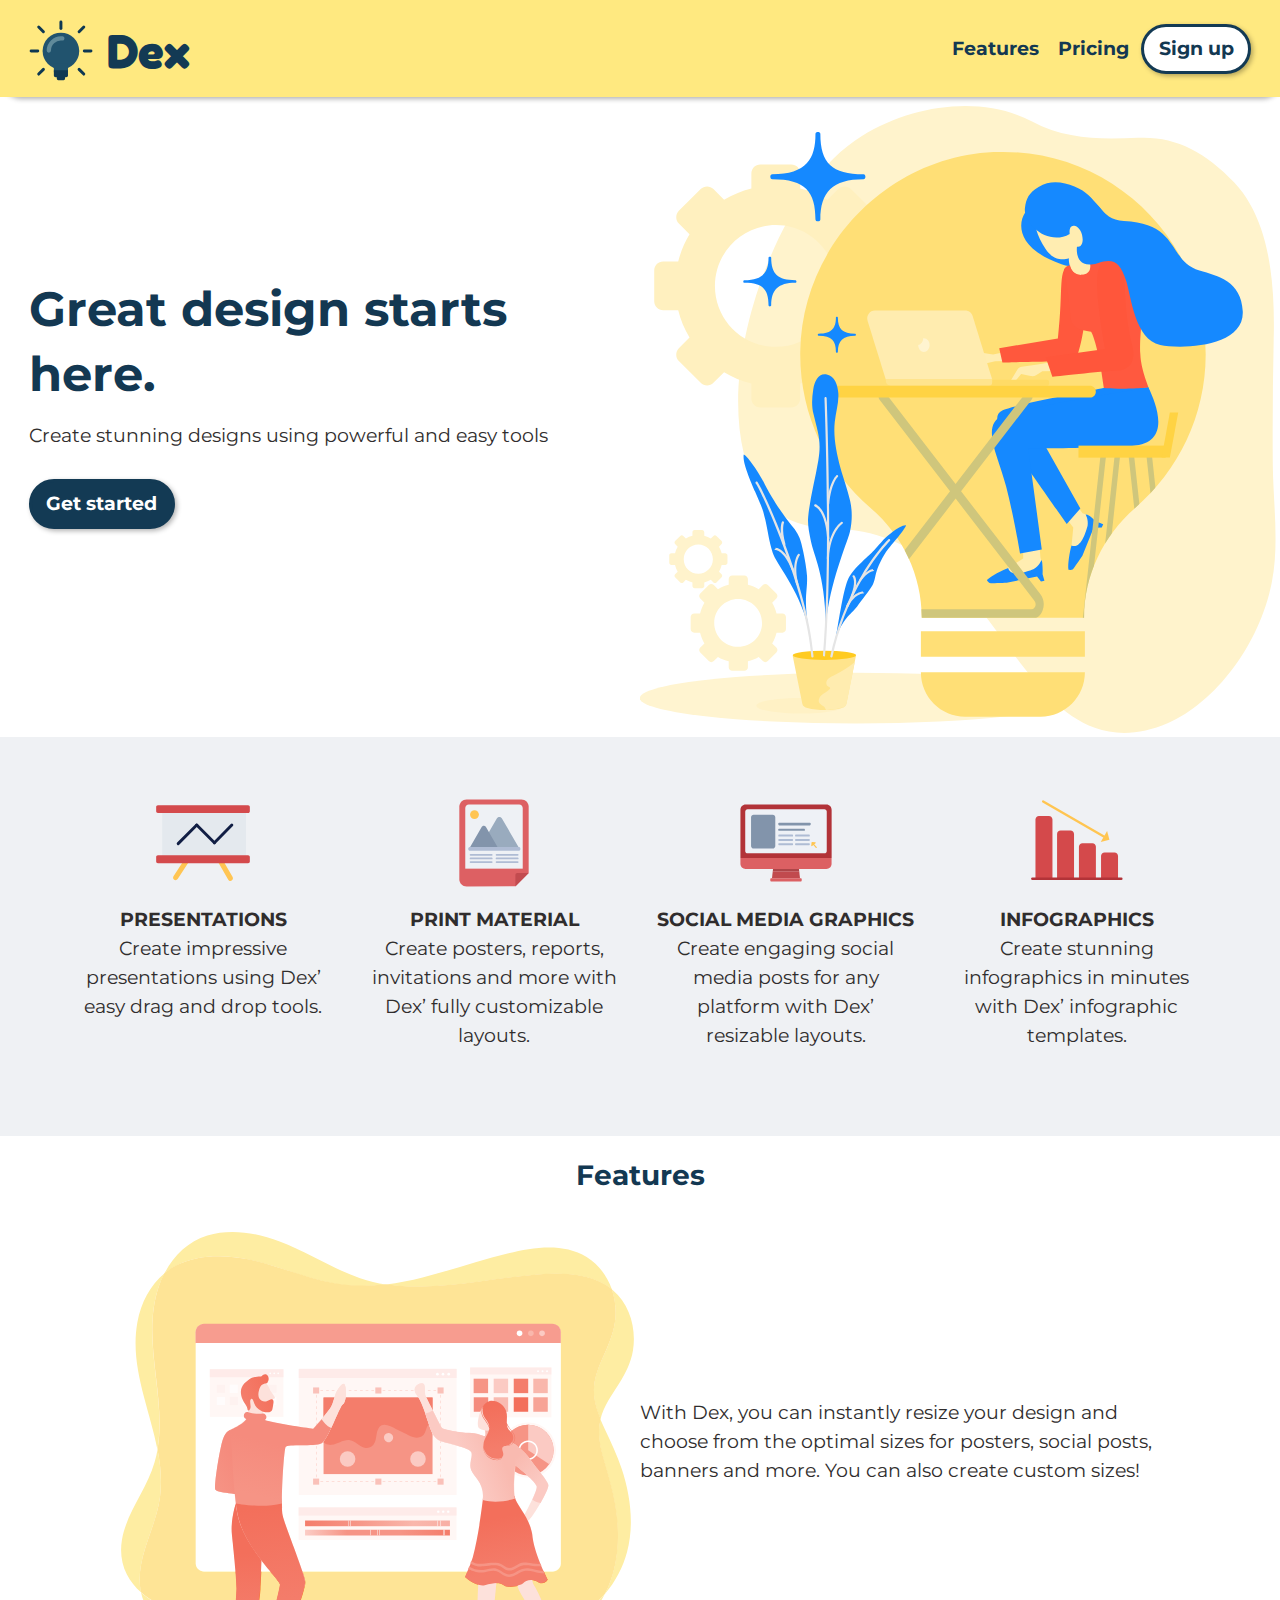
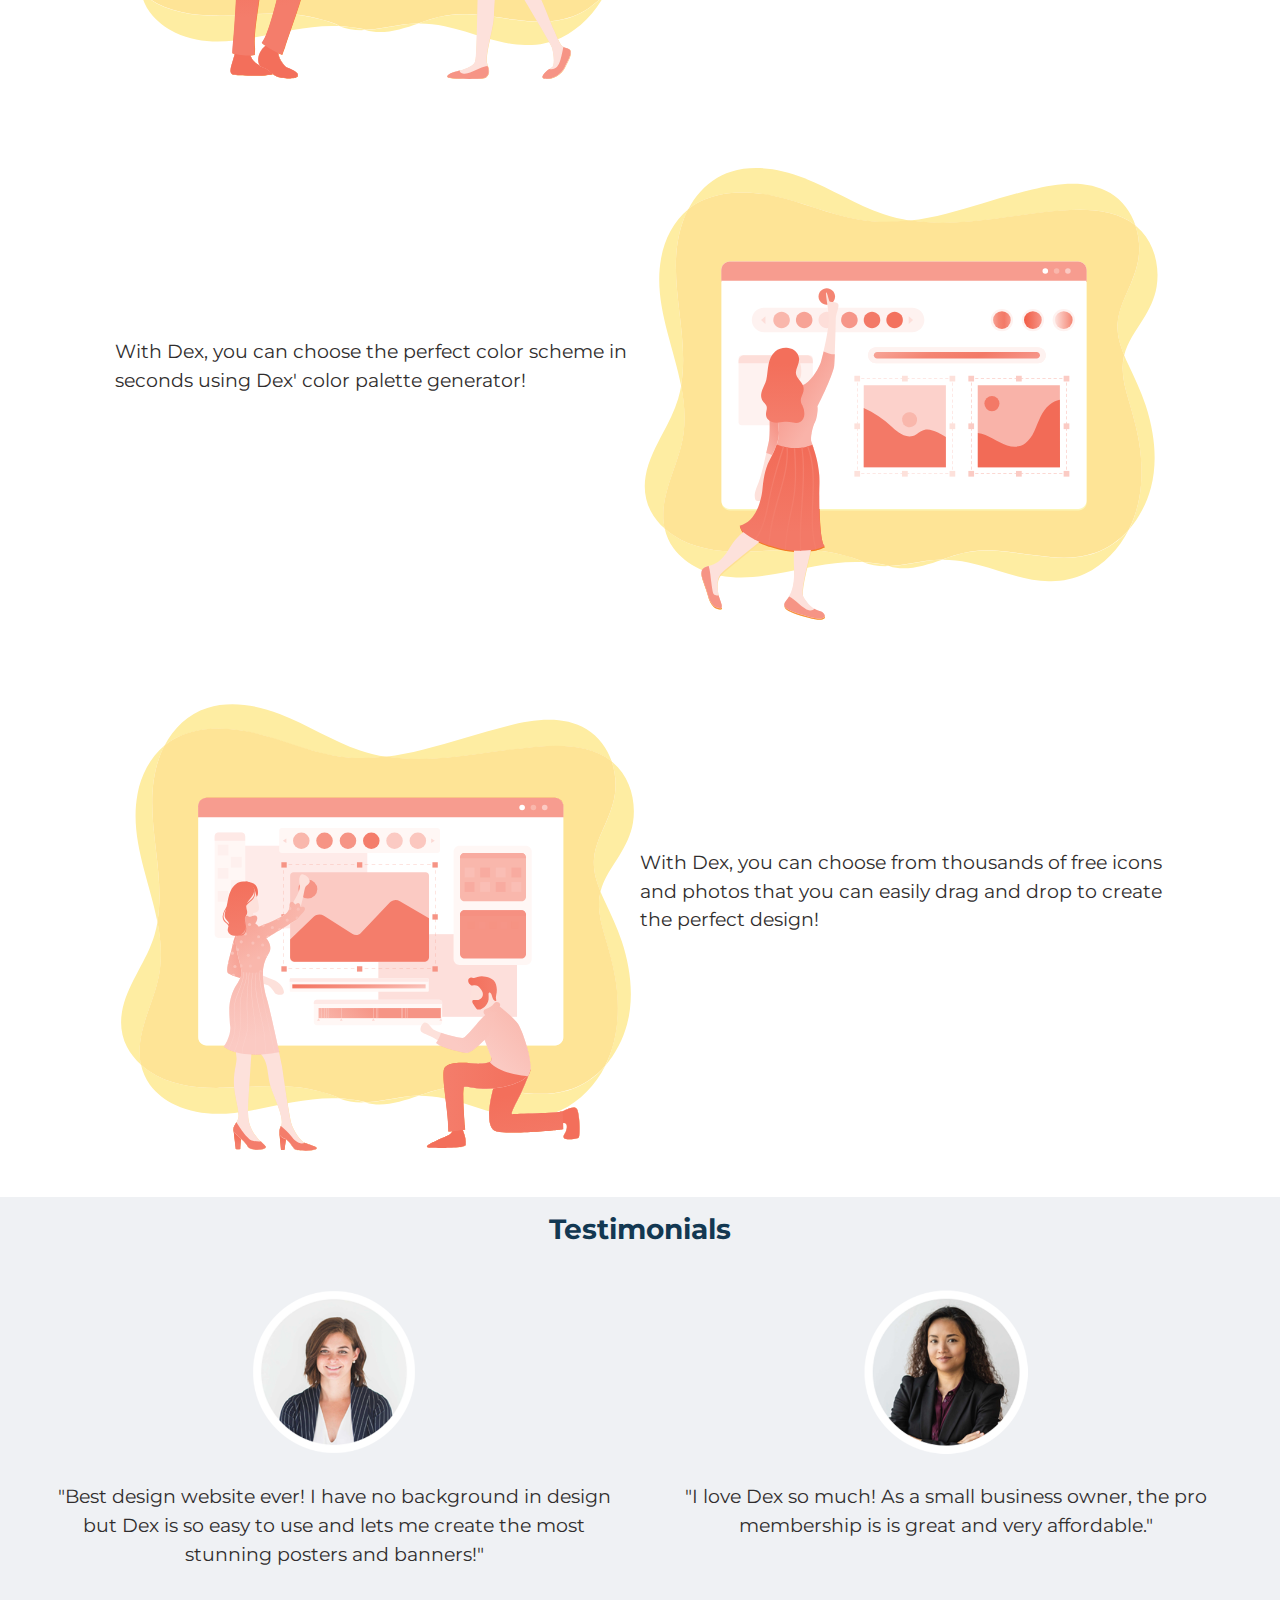
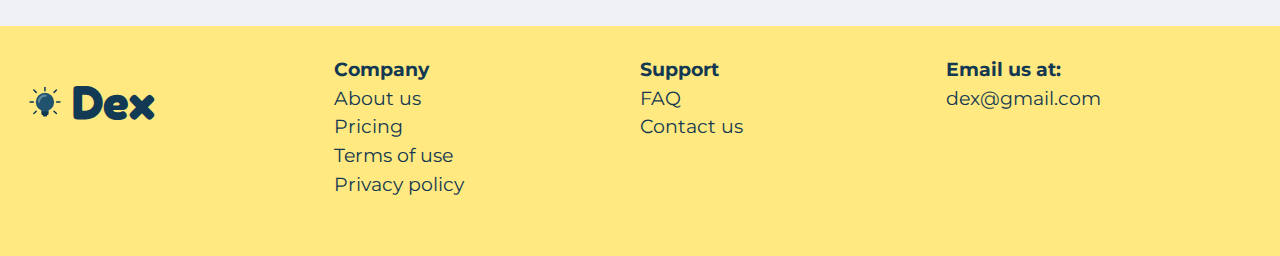
==== commit 08042c58: "Update body copy" ====
--- a/index.html
+++ b/index.html
@@ -19,7 +19,7 @@
   <header class="header" role="banner">
     <div class="grid grid-middle gutter bgcolor">
       <h1 class="logo push-0 unit xs-1 s-1 m-1-2 l-1-2 pad-t-1-2 pad-b-1-2">
-        <i class="icon i-64"><img src="images/main-icon.svg" alt=""></i>
+        <i class="icon i-64"><img src="images/main-icon.svg" alt="" role="presentation"></i>
         <a class="icon-link" href="index.html"><span class="name exa icon-label text-left">Dex </span></a>
       </h1>
       <nav role="navigation" id="nav" class="nav unit xs-1 s-1 m-1-2 l-1-2 pad-t-1-2 pad-b-1-2">
@@ -88,7 +88,7 @@
             </div>
           </div>
           <div class="unit xs-1 s-1 m-1-2 l-1-2">
-            <p> Lorem ipsum dolor sit amet, consectetur adipiscing elit. Donec finibus tortor.Lorem ipsum dolor sit amet, consectetur adipiscing elit.</p>
+            <p> With Dex, you can instantly resize your design and choose from the optimal sizes for posters, social posts, banners and more. You can also create custom sizes!</p>
           </div>
         </div>
 
@@ -99,7 +99,7 @@
             </div>
           </div>
           <div class="unit xs-1 s-1 m-1-2 l-1-2 unit-pull-m-1-2 unit-pull-l-1-2 unit-push-xl-1-2">
-            <p> Lorem ipsum dolor sit amet, consectetur adipiscing elit. Donec finibus tortor.Lorem ipsum dolor sit amet, consectetur adipiscing elit.</p>
+            <p> With Dex, you can choose the perfect color scheme in seconds using Dex' color palette generator!</p>
           </div>
         </div>
 
@@ -110,7 +110,7 @@
             </div>
           </div>
           <div class="unit xs-1 s-1 m-1-2 l-1-2">
-            <p> Lorem ipsum dolor sit amet, consectetur adipiscing elit. Donec finibus tortor.Lorem ipsum dolor sit amet, consectetur adipiscing elit.</p>
+            <p> With Dex, you can choose from thousands of free icons and photos that you can easily drag and drop to create the perfect design!</p>
           </div>
         </div>
       </article>
@@ -123,21 +123,21 @@
         <div class="pad-b grid gutter graybg">
           <div class="gutter pad-t unit xs-1 s-1 m-1 l-1-2 xl-1-2">
             <i> <img class="img-flex i-192 push-1-2 center-block" src="images/testimonial1.png" alt="Picture of person for testimonials"> </i>
-            <p class="kilo text-center">"Lorem ipsum dolor sit amet, consectetur adipiscing elit. Donec finibus tortor.Lorem ipsum dolor sit amet, consectetur adipiscing elit. Donec finibus tortor."</p>
+            <p class="kilo text-center">"Best design website ever! I have no background in design but Dex is so easy to use and lets me create the most stunning posters and banners!"</p>
           </div>
           <div class="gutter pad-t unit xs-1 s-1 m-1 l-1-2 xl-1-2">
             <i> <img class="img-flex i-192 push-1-2 center-block" src="images/testimonial2.png" alt="Picture of person for testimonials"> </i>
-            <p class="kilo text-center">"Lorem ipsum dolor sit amet, consectetur adipiscing elit. Donec finibus tortor.Lorem ipsum dolor sit amet, consectetur adipiscing elit. Donec finibus tortor."</p>
+            <p class="kilo text-center">"I love Dex so much! As a small business owner, the pro membership is is great and very affordable."</p>
           </div>
         </div>
       </article>
     </section>
   </main>
 
-  <footer role="contentinfo" class="gutter pad-t bgcolor">
+  <footer role="contentinfo" class="gutter pad-t pad-b bgcolor">
     <div class="grid">
       <h2 class="push-0 unit xs-1 s-1 m-1-4 l-1-4 pad-t-1-2 pad-b-1-2">
-        <i class="icon i-32"><img src="images/main-icon.svg" alt=""></i>
+        <i class="icon i-32"><img src="images/main-icon.svg" alt="" role="presentation"></i>
         <a class="icon-link" href="index.html"><span class="name exa icon-label text-left">Dex </span></a>
       </h2>
 
